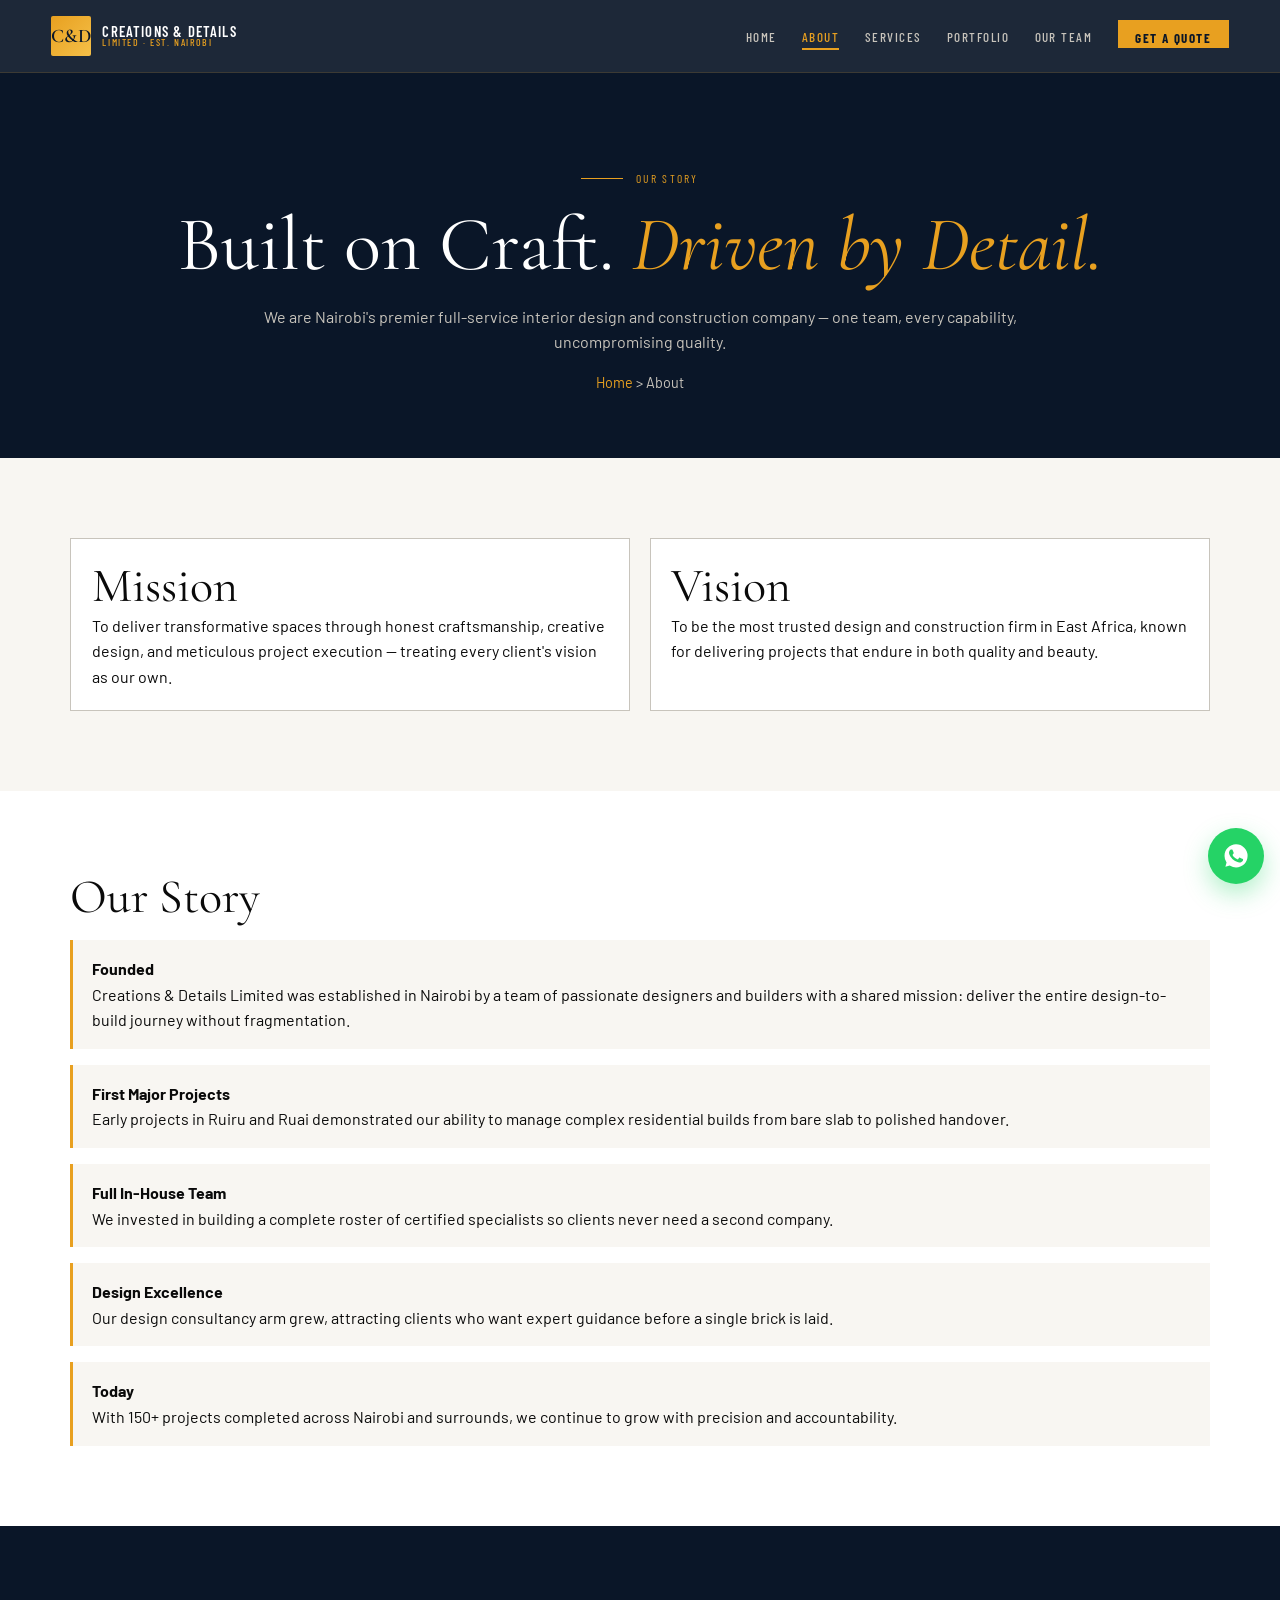
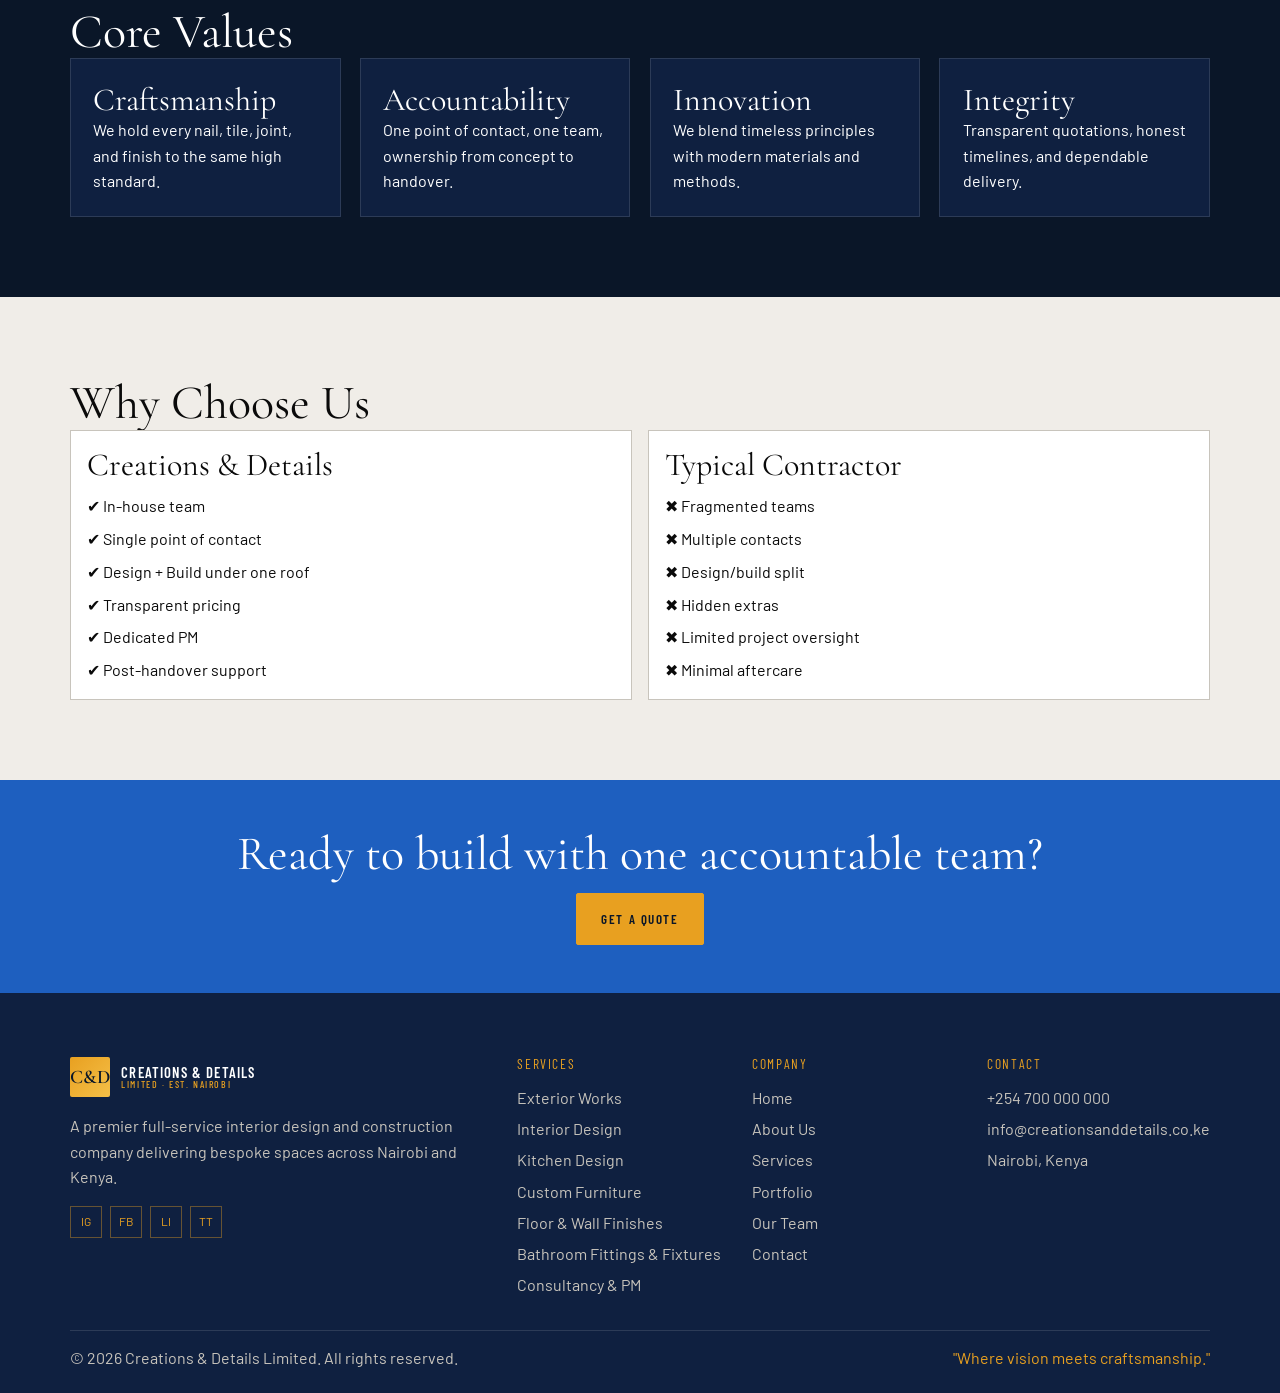
==== about.html @ 7156cb8f "Restructure site into multi-page static architecture" ====
<!DOCTYPE html>
<html lang="en">
<head>
<title>About Us | Creations & Details Limited</title>
<meta name="description" content="Learn about Creations & Details Limited — a Nairobi-based design and construction firm with an expert in-house team delivering excellence since inception.">
<meta charset="UTF-8">
<meta name="viewport" content="width=device-width, initial-scale=1.0">
<link rel="preconnect" href="https://fonts.googleapis.com">
<link rel="preconnect" href="https://fonts.gstatic.com" crossorigin>
<link href="https://fonts.googleapis.com/css2?family=Cormorant+Garamond:ital,wght@0,300;0,400;0,600;1,300;1,400&family=Barlow:wght@300;400;500;600;700&family=Barlow+Condensed:wght@400;500;600;700&display=swap" rel="stylesheet">
<link rel="stylesheet" href="assets/css/global.css">
<link rel="stylesheet" href="assets/css/about.css">
</head>
<body>
<nav id="main-nav">
  <div class="nav-logo">
    <div class="logo-mark">C&amp;D</div>
    <div class="logo-text">
      <span class="logo-name">Creations &amp; Details</span>
      <span class="logo-sub">Limited · Est. Nairobi</span>
    </div>
  </div>
  <ul class="nav-links">
    <li><a href="index.html">Home</a></li>
    <li><a href="about.html">About</a></li>
    <li><a href="services.html">Services</a></li>
    <li><a href="portfolio.html">Portfolio</a></li>
    <li><a href="team.html">Our Team</a></li>
    <li><a href="contact.html" class="nav-cta">Get a Quote</a></li>
  </ul>
  <button class="nav-hamburger" aria-label="Open menu">&#9776;</button>
</nav>
<div class="nav-mobile-overlay" id="mobileMenu">
  <div class="mobile-top">
    <strong>Menu</strong>
    <button class="mobile-close" aria-label="Close menu">&times;</button>
  </div>
  <ul class="mobile-links">
    <li><a href="index.html">Home</a></li>
    <li><a href="about.html">About</a></li>
    <li><a href="services.html">Services</a></li>
    <li><a href="portfolio.html">Portfolio</a></li>
    <li><a href="team.html">Our Team</a></li>
    <li><a href="contact.html">Get a Quote</a></li>
  </ul>
</div>
<main>
<section class="page-hero-inner"><div class="container"><div class="eyebrow" style="justify-content:center"><span class="eyebrow-line"></span><span class="eyebrow-text">Our Story</span></div><h1>Built on Craft. <em>Driven by Detail.</em></h1><p>We are Nairobi's premier full-service interior design and construction company — one team, every capability, uncompromising quality.</p><div class="breadcrumb"><a href="index.html">Home</a> &gt; About</div></div></section>
<section class="section section-light"><div class="container split-2"><article><h2>Mission</h2><p>To deliver transformative spaces through honest craftsmanship, creative design, and meticulous project execution — treating every client's vision as our own.</p></article><article><h2>Vision</h2><p>To be the most trusted design and construction firm in East Africa, known for delivering projects that endure in both quality and beauty.</p></article></div></section>
<section class="section"><div class="container"><h2>Our Story</h2><ol class="timeline"><li><strong>Founded</strong><p>Creations &amp; Details Limited was established in Nairobi by a team of passionate designers and builders with a shared mission: deliver the entire design-to-build journey without fragmentation.</p></li><li><strong>First Major Projects</strong><p>Early projects in Ruiru and Ruai demonstrated our ability to manage complex residential builds from bare slab to polished handover.</p></li><li><strong>Full In-House Team</strong><p>We invested in building a complete roster of certified specialists so clients never need a second company.</p></li><li><strong>Design Excellence</strong><p>Our design consultancy arm grew, attracting clients who want expert guidance before a single brick is laid.</p></li><li><strong>Today</strong><p>With 150+ projects completed across Nairobi and surrounds, we continue to grow with precision and accountability.</p></li></ol></div></section>
<section class="section section-dark"><div class="container"><h2>Core Values</h2><div class="card-grid-3 values-grid"><article class="card"><h3>Craftsmanship</h3><p>We hold every nail, tile, joint, and finish to the same high standard.</p></article><article class="card"><h3>Accountability</h3><p>One point of contact, one team, ownership from concept to handover.</p></article><article class="card"><h3>Innovation</h3><p>We blend timeless principles with modern materials and methods.</p></article><article class="card"><h3>Integrity</h3><p>Transparent quotations, honest timelines, and dependable delivery.</p></article></div></div></section>
<section class="section section-gray"><div class="container"><h2>Why Choose Us</h2><div class="comparison"><div><h3>Creations &amp; Details</h3><ul><li>✔ In-house team</li><li>✔ Single point of contact</li><li>✔ Design + Build under one roof</li><li>✔ Transparent pricing</li><li>✔ Dedicated PM</li><li>✔ Post-handover support</li></ul></div><div><h3>Typical Contractor</h3><ul><li>✖ Fragmented teams</li><li>✖ Multiple contacts</li><li>✖ Design/build split</li><li>✖ Hidden extras</li><li>✖ Limited project oversight</li><li>✖ Minimal aftercare</li></ul></div></div></div></section>
<section class="cta-strip"><div class="container"><h2>Ready to build with one accountable team?</h2><a class="btn-primary" href="contact.html">Get a Quote</a></div></section>
</main>
<footer>
  <div class="footer-grid">
    <div class="footer-about">
      <div class="nav-logo">
        <div class="logo-mark">C&amp;D</div>
        <div class="logo-text">
          <span class="logo-name">Creations &amp; Details</span>
          <span class="logo-sub">Limited · Est. Nairobi</span>
        </div>
      </div>
      <p>A premier full-service interior design and construction company delivering bespoke spaces across Nairobi and Kenya.</p>
      <!-- PLACEHOLDER: Update social profile links with real handles -->
      <div class="footer-social">
        <a class="social-link" href="#" title="Instagram">IG</a>
        <a class="social-link" href="#" title="Facebook">FB</a>
        <a class="social-link" href="#" title="LinkedIn">LI</a>
        <a class="social-link" href="#" title="TikTok">TT</a>
      </div>
    </div>
    <div class="footer-col">
      <h4>Services</h4>
      <ul>
        <li><a href="services.html#exterior">Exterior Works</a></li>
        <li><a href="services.html#interior">Interior Design</a></li>
        <li><a href="services.html#kitchen">Kitchen Design</a></li>
        <li><a href="services.html#furniture">Custom Furniture</a></li>
        <li><a href="services.html#finishes">Floor &amp; Wall Finishes</a></li>
        <li><a href="services.html#fittings">Bathroom Fittings &amp; Fixtures</a></li>
        <li><a href="services.html#consultancy">Consultancy &amp; PM</a></li>
      </ul>
    </div>
    <div class="footer-col">
      <h4>Company</h4>
      <ul>
        <li><a href="index.html">Home</a></li>
        <li><a href="about.html">About Us</a></li>
        <li><a href="services.html">Services</a></li>
        <li><a href="portfolio.html">Portfolio</a></li>
        <li><a href="team.html">Our Team</a></li>
        <li><a href="contact.html">Contact</a></li>
      </ul>
    </div>
    <div class="footer-col">
      <h4>Contact</h4>
      <ul>
        <!-- PLACEHOLDER: Replace with real phone number -->
        <li><a href="tel:+254700000000">+254 700 000 000</a></li>
        <!-- PLACEHOLDER: Replace with real email address -->
        <li><a href="mailto:info@creationsanddetails.co.ke">info@creationsanddetails.co.ke</a></li>
        <!-- PLACEHOLDER: Replace with full office address -->
        <li><a href="contact.html">Nairobi, Kenya</a></li>
      </ul>
    </div>
  </div>
  <div class="footer-bottom">
    <p class="footer-copy">© 2026 Creations &amp; Details Limited. All rights reserved.</p>
    <span class="footer-tagline">"Where vision meets craftsmanship."</span>
  </div>
</footer>
<!-- PLACEHOLDER: Replace with real WhatsApp number -->
<a class="whatsapp-btn" href="https://wa.me/254700000000" target="_blank" title="Chat on WhatsApp" aria-label="Chat on WhatsApp">
  <svg width="28" height="28" viewBox="0 0 24 24" fill="currentColor" aria-hidden="true"><path d="M17.472 14.382c-.297-.149-1.758-.867-2.03-.967-.273-.099-.471-.148-.67.15-.197.297-.767.966-.94 1.164-.173.199-.347.223-.644.075-.297-.15-1.255-.463-2.39-1.475-.883-.788-1.48-1.761-1.653-2.059-.173-.297-.018-.458.13-.606.134-.133.298-.347.446-.52.149-.174.198-.298.298-.497.099-.198.05-.371-.025-.52-.075-.149-.669-1.612-.916-2.207-.242-.579-.487-.5-.669-.51-.173-.008-.371-.01-.57-.01-.198 0-.52.074-.792.372-.272.297-1.04 1.016-1.04 2.479 0 1.462 1.065 2.875 1.213 3.074.149.198 2.096 3.2 5.077 4.487.709.306 1.262.489 1.694.625.712.227 1.36.195 1.871.118.571-.085 1.758-.719 2.006-1.413.248-.694.248-1.289.173-1.413-.074-.124-.272-.198-.57-.347m-5.421 7.403h-.004a9.87 9.87 0 01-5.031-1.378l-.361-.214-3.741.982.998-3.648-.235-.374a9.86 9.86 0 01-1.51-5.26c.001-5.45 4.436-9.884 9.888-9.884 2.64 0 5.122 1.03 6.988 2.898a9.825 9.825 0 012.893 6.994c-.003 5.45-4.437 9.884-9.885 9.884"/></svg>
</a>
<script src="assets/js/global.js"></script>
<script src="assets/js/about.js"></script>
</body>
</html>
---- assets/css/global.css ----
*, *::before, *::after { box-sizing: border-box; margin: 0; padding: 0; }

:root {
  --navy: #0A1628;
  --navy-mid: #0F2040;
  --navy-light: #162B52;
  --blue: #1E5FBF;
  --blue-bright: #2B7FFF;
  --blue-glow: #4B9FFF;
  --amber: #E8A020;
  --amber-light: #F5C048;
  --off-white: #F8F6F2;
  --gray-100: #F0EDE8;
  --gray-300: #C8C4BC;
  --gray-500: #888076;
  --gray-700: #3C3830;
  --text-dark: #0A0A0A;
  --font-display: 'Cormorant Garamond', Georgia, serif;
  --font-body: 'Barlow', sans-serif;
  --font-ui: 'Barlow Condensed', sans-serif;
}

html { scroll-behavior: smooth; }
body {
  font-family: var(--font-body);
  color: var(--text-dark);
  background: #fff;
  line-height: 1.6;
}
body.menu-open { overflow: hidden; }
a { color: inherit; }
img { max-width: 100%; display: block; }
main { overflow: hidden; }

.container { width: min(1140px, 92vw); margin: 0 auto; }
.section { padding: 5rem 0; }
.section-dark { background: var(--navy); color: #fff; }
.section-light { background: var(--off-white); }
.section-gray { background: var(--gray-100); }

h1, h2, h3, h4 { font-family: var(--font-display); line-height: 1.1; font-weight: 400; }
h1 { font-size: clamp(2.1rem, 6vw, 5rem); }
h2 { font-size: clamp(1.8rem, 4vw, 3rem); }
h3 { font-size: clamp(1.35rem, 3vw, 2rem); }
p { color: inherit; }

.section-label { font-family: var(--font-ui); letter-spacing: .16em; text-transform: uppercase; font-size: .78rem; }
.eyebrow-line { width: 42px; height: 1px; background: var(--amber); }
.eyebrow-text { font-family: var(--font-ui); letter-spacing: .2em; text-transform: uppercase; font-size: .72rem; color: var(--amber); }
.eyebrow { display: flex; gap: .8rem; align-items: center; margin-bottom: 1rem; }

.btn-primary, .btn-outline {
  display: inline-flex; align-items: center; justify-content: center;
  padding: .9rem 1.5rem; text-decoration: none; border-radius: 2px;
  font-family: var(--font-ui); letter-spacing: .12em; text-transform: uppercase; font-size: .82rem;
  transition: .25s ease;
}
.btn-primary { background: var(--amber); color: var(--navy); border: 1px solid var(--amber); font-weight: 600; }
.btn-primary:hover { background: var(--amber-light); border-color: var(--amber-light); transform: translateY(-1px); }
.btn-outline { color: var(--gray-300); border: 1px solid rgba(200,196,188,.45); }
.btn-outline:hover { color: var(--amber); border-color: var(--amber); }

#main-nav {
  position: sticky; top: 0; z-index: 1000;
  background: rgba(10,22,40,.92);
  border-bottom: 1px solid rgba(232,160,32,.15);
  backdrop-filter: blur(10px);
  display: flex; justify-content: space-between; align-items: center;
  gap: 1rem; padding: 1rem 4vw;
}
#main-nav.scrolled { background: rgba(10,22,40,.98); border-bottom-color: rgba(232,160,32,.28); }
.nav-logo { display: flex; align-items: center; gap: .7rem; }
.logo-mark {
  width: 40px; height: 40px; border-radius: 2px; background: linear-gradient(135deg,var(--amber),var(--amber-light));
  display: grid; place-items: center; color: var(--navy); font-family: var(--font-display); font-size: 1.2rem; font-weight: 600;
}
.logo-text { display: grid; line-height: 1.05; }
.logo-name { font: 600 .92rem/1 var(--font-ui); letter-spacing: .08em; text-transform: uppercase; color: #fff; }
.logo-sub { font: 500 .62rem/1 var(--font-ui); letter-spacing: .16em; text-transform: uppercase; color: var(--amber); }
.nav-links { list-style: none; display: flex; gap: 1.6rem; align-items: center; }
.nav-links a {
  color: var(--gray-300); text-decoration: none; font: 500 .82rem/1 var(--font-ui); letter-spacing: .11em; text-transform: uppercase;
  border-bottom: 2px solid transparent; padding-bottom: .2rem;
}
.nav-links a:hover { color: var(--amber); }
.nav-links a.active { color: var(--amber); border-bottom-color: var(--amber); }
.nav-cta { background: var(--amber); color: var(--navy) !important; padding: .6rem 1.1rem; border-bottom: none !important; font-weight: 700 !important; }
.nav-cta.active { border-bottom-color: transparent !important; box-shadow: inset 0 -2px 0 var(--navy); }
.nav-hamburger { display: none; border: 1px solid var(--amber); background: transparent; color: var(--amber); padding: .45rem .7rem; font-size: 1.1rem; cursor: pointer; }

.nav-mobile-overlay {
  position: fixed; inset: 0; z-index: 1200;
  background: var(--amber);
  color: var(--navy);
  transform: translateY(-100%);
  transition: transform .3s ease;
  display: grid; align-content: start;
  padding: 1rem 6vw 2rem;
}
.nav-mobile-overlay.open { transform: translateY(0); }
.mobile-top { display: flex; justify-content: space-between; align-items: center; margin-bottom: 2rem; }
.mobile-close { border: 1px solid var(--navy); background: transparent; color: var(--navy); font-size: 1.2rem; padding: .35rem .6rem; cursor: pointer; }
.mobile-links { list-style: none; display: grid; gap: 1rem; }
.mobile-links a {
  text-decoration: none; color: var(--navy);
  font: 600 1.1rem/1.1 var(--font-ui); letter-spacing: .12em; text-transform: uppercase;
}
.mobile-links a.active { color: #fff; }

.page-hero-inner {
  background: var(--navy);
  color: #fff;
  text-align: center;
  padding: 6rem 0 4rem;
}
.page-hero-inner p { max-width: 760px; margin: 1rem auto 0; color: var(--gray-300); }
.breadcrumb { margin-top: 1rem; color: var(--gray-300); font-size: .9rem; }
.breadcrumb a { color: var(--amber); text-decoration: none; }

.card-grid-3 { display: grid; grid-template-columns: repeat(3, minmax(0,1fr)); gap: 1.2rem; }
.card { background: #fff; border: 1px solid var(--gray-300); padding: 1.4rem; }
.section-dark .card { background: var(--navy-mid); border-color: rgba(255,255,255,.12); }

footer { background: var(--navy-mid); color: #fff; padding: 4rem 0 1.4rem; }
.footer-grid {
  width: min(1140px, 92vw); margin: 0 auto;
  display: grid; grid-template-columns: 2fr 1fr 1fr 1fr; gap: 1.4rem;
}
.footer-about p { color: var(--gray-300); margin: 1rem 0; }
.footer-social { display: flex; gap: .5rem; }
.social-link {
  width: 2rem; height: 2rem; border: 1px solid rgba(232,160,32,.4);
  display: grid; place-items: center; text-decoration: none; color: var(--amber); font-size: .75rem;
}
.footer-col h4 { font-family: var(--font-ui); letter-spacing: .12em; text-transform: uppercase; margin-bottom: .8rem; font-size: .85rem; color: var(--amber); }
.footer-col ul { list-style: none; display: grid; gap: .35rem; }
.footer-col a { text-decoration: none; color: var(--gray-300); }
.footer-col a:hover { color: #fff; }
.footer-bottom {
  width: min(1140px, 92vw); margin: 2rem auto 0;
  border-top: 1px solid rgba(255,255,255,.12);
  padding-top: .9rem;
  display: flex; justify-content: space-between; gap: 1rem; color: var(--gray-300);
}
.footer-tagline { color: var(--amber); }

.whatsapp-btn {
  position: fixed; right: 1rem; bottom: 1rem; z-index: 1500;
  width: 56px; height: 56px; border-radius: 50%;
  display: grid; place-items: center;
  background: #25d366; color: #fff;
  box-shadow: 0 10px 24px rgba(37,211,102,.35);
}

::-webkit-scrollbar { width: 10px; }
::-webkit-scrollbar-thumb { background: var(--blue); border-radius: 30px; }
::-webkit-scrollbar-track { background: var(--gray-100); }

@media (max-width: 1024px) {
  .card-grid-3 { grid-template-columns: repeat(2, minmax(0,1fr)); }
  .footer-grid { grid-template-columns: repeat(2, minmax(0,1fr)); }
}

@media (max-width: 767px) {
  #main-nav { padding: .9rem 4vw; }
  .nav-links { display: none; }
  .nav-hamburger { display: block; }
  .section { padding: 4rem 0; }
  .card-grid-3 { grid-template-columns: 1fr; }
  .footer-grid { grid-template-columns: 1fr; }
  .footer-bottom { flex-direction: column; }
}
---- assets/css/about.css ----
section em{color:var(--amber)}.split-2{display:grid;grid-template-columns:1fr 1fr;gap:1.2rem}.split-2 article{background:#fff;padding:1.3rem;border:1px solid var(--gray-300)}
.timeline{display:grid;gap:1rem;counter-reset:entry;list-style:none;margin-top:1rem}.timeline li{border-left:3px solid var(--amber);padding:1rem 1rem 1rem 1.2rem;background:var(--off-white)}
.values-grid{grid-template-columns:repeat(4,minmax(0,1fr))}
.comparison{display:grid;grid-template-columns:1fr 1fr;gap:1rem}.comparison>div{background:#fff;border:1px solid var(--gray-300);padding:1rem}.comparison ul{list-style:none;display:grid;gap:.45rem;margin-top:.7rem}
.cta-strip{background:var(--blue);color:#fff;padding:3rem 0;text-align:center}.cta-strip h2{margin-bottom:.8rem}
@media(max-width:1024px){.values-grid{grid-template-columns:repeat(2,minmax(0,1fr))}}
@media(max-width:767px){.split-2,.comparison,.values-grid{grid-template-columns:1fr}}
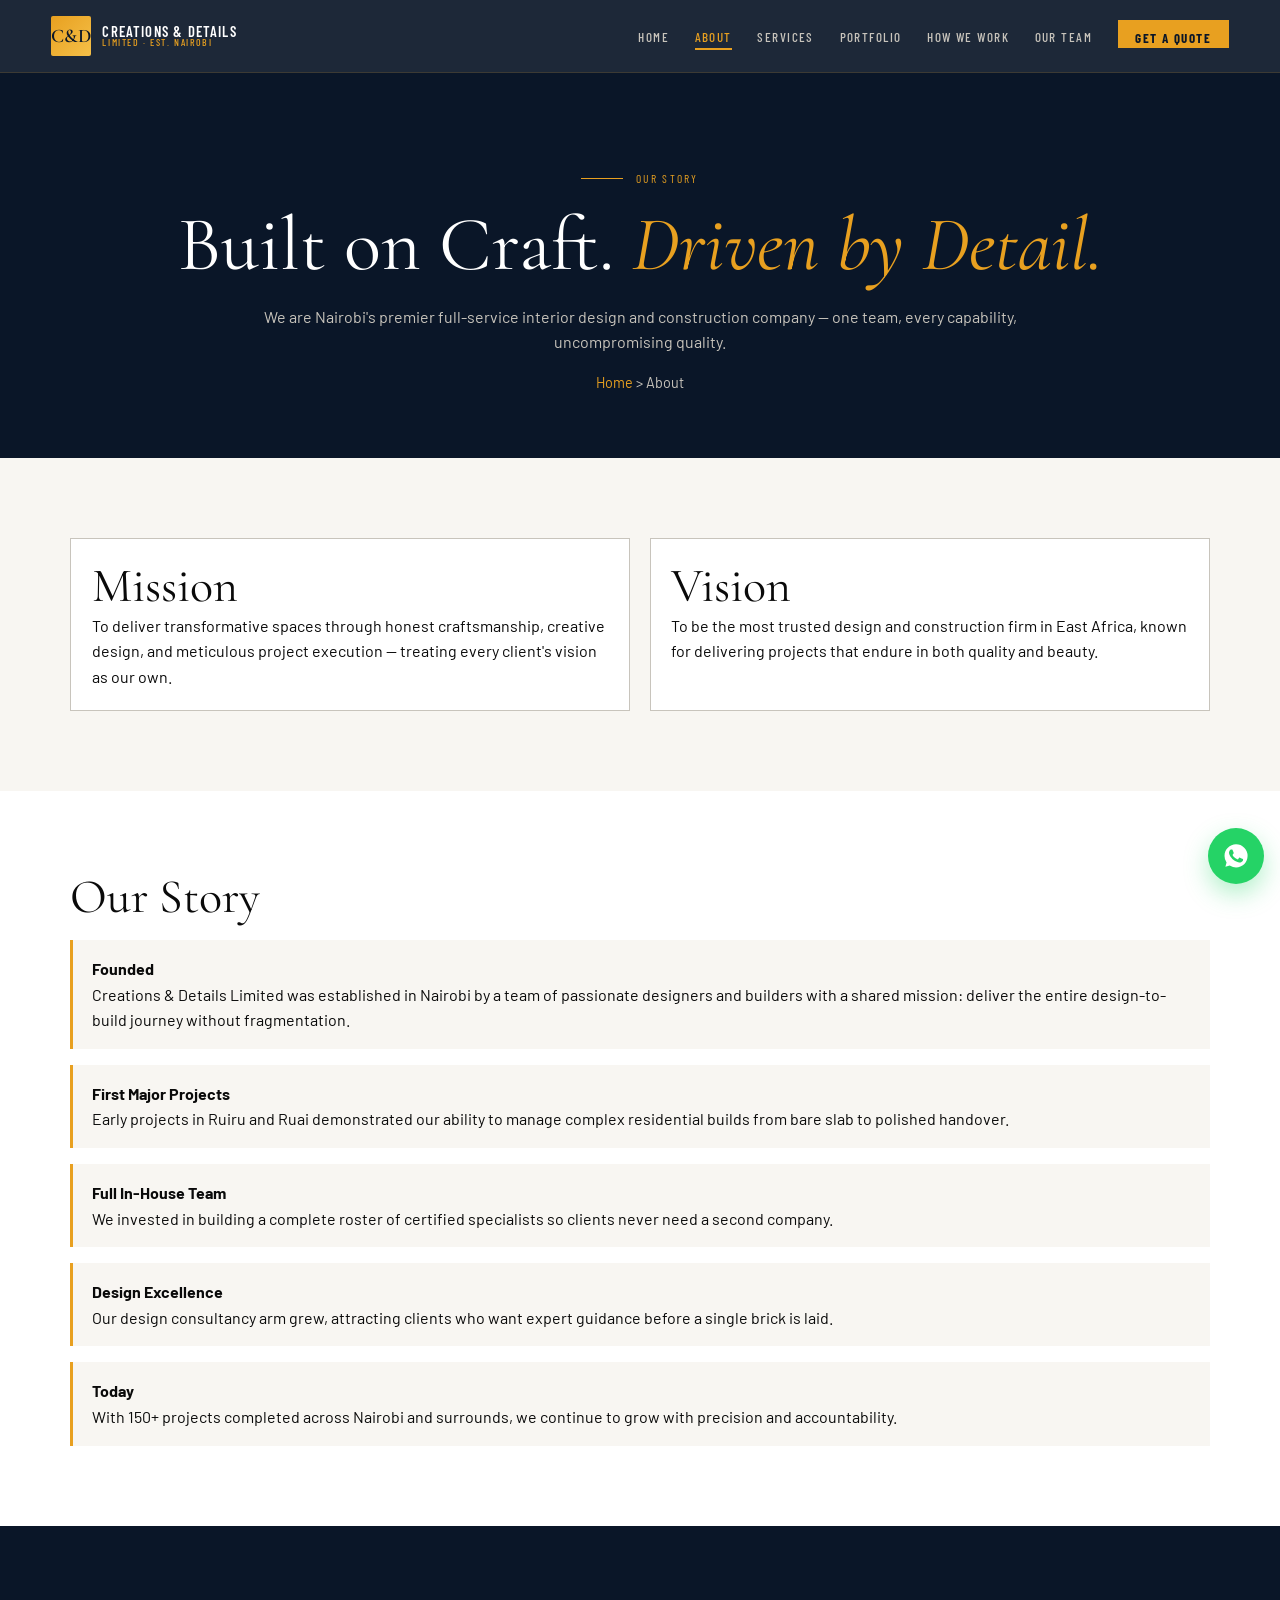
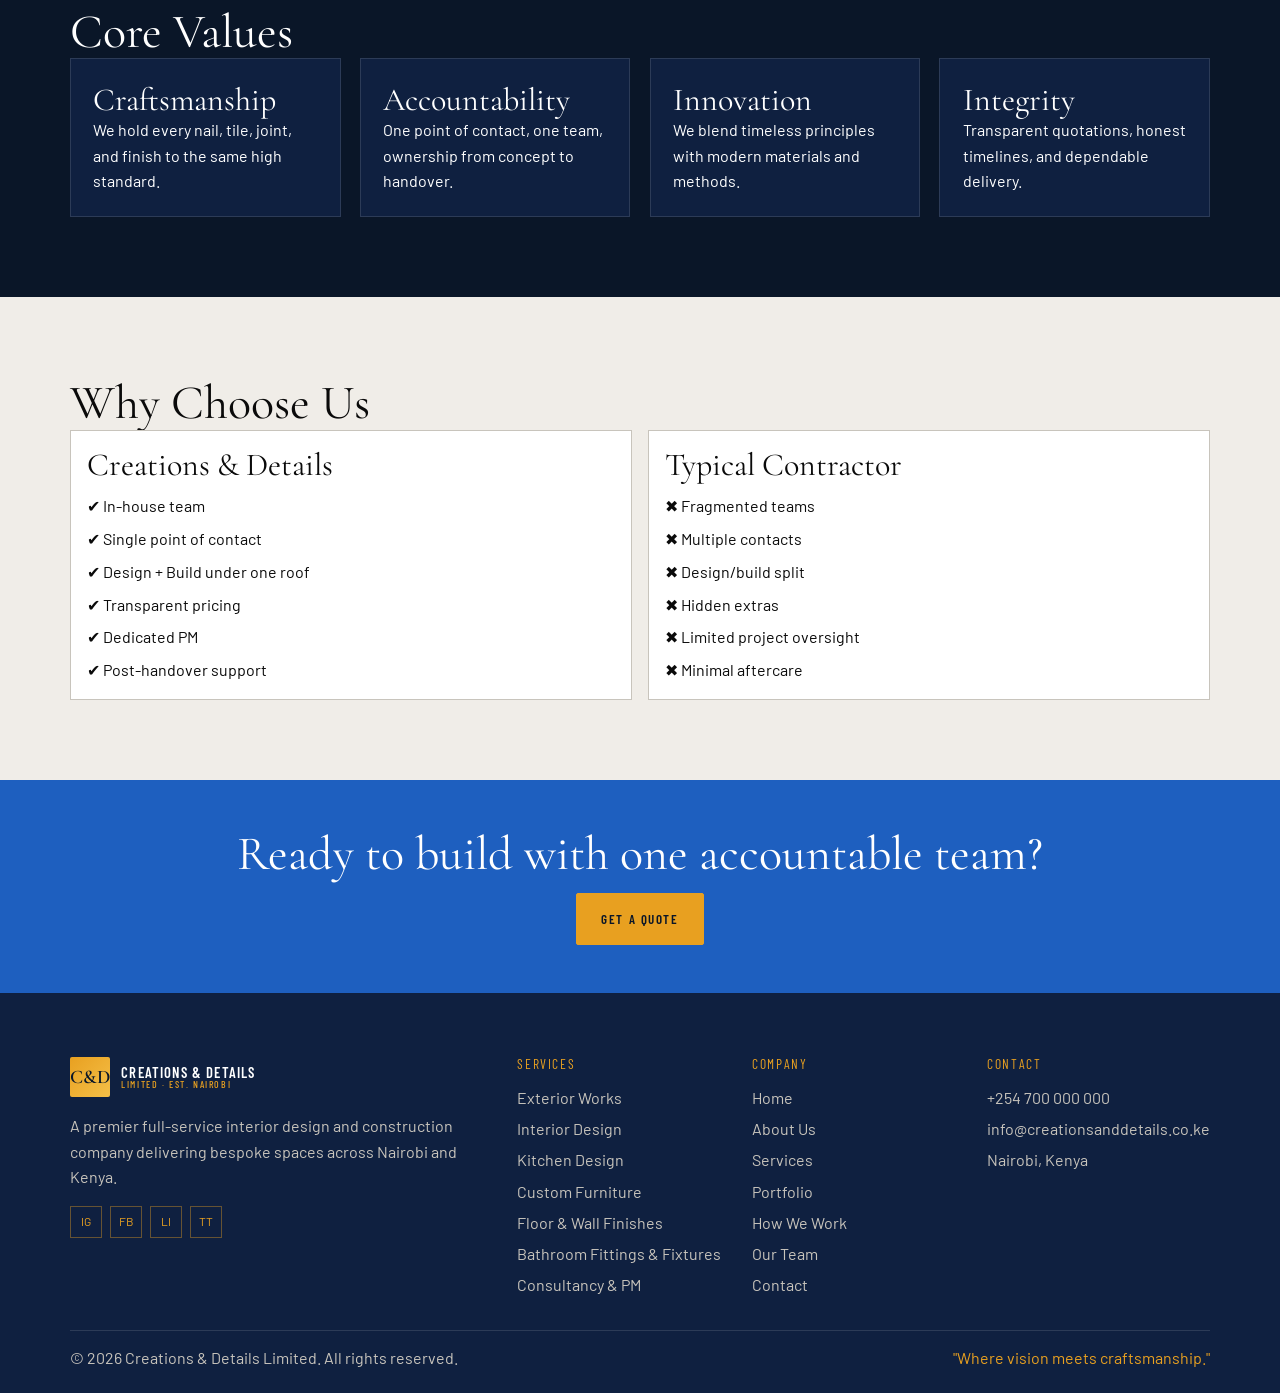
==== commit bdd6e748: "feat: implement tier 1 and tier 2 site upgrades" ====
--- a/about.html
+++ b/about.html
@@ -1,121 +1,72 @@
 <!DOCTYPE html>
 <html lang="en">
 <head>
-<title>About Us | Creations & Details Limited</title>
-<meta name="description" content="Learn about Creations & Details Limited — a Nairobi-based design and construction firm with an expert in-house team delivering excellence since inception.">
-<meta charset="UTF-8">
-<meta name="viewport" content="width=device-width, initial-scale=1.0">
-<link rel="preconnect" href="https://fonts.googleapis.com">
-<link rel="preconnect" href="https://fonts.gstatic.com" crossorigin>
-<link href="https://fonts.googleapis.com/css2?family=Cormorant+Garamond:ital,wght@0,300;0,400;0,600;1,300;1,400&family=Barlow:wght@300;400;500;600;700&family=Barlow+Condensed:wght@400;500;600;700&display=swap" rel="stylesheet">
-<link rel="stylesheet" href="assets/css/global.css">
-<link rel="stylesheet" href="assets/css/about.css">
+  <title>About Us | Creations & Details Limited</title>
+  <meta name="description" content="Learn about Creations & Details Limited — a Nairobi-based design and construction firm with an expert in-house team delivering excellence since inception.">
+  <meta charset="UTF-8">
+  <meta name="viewport" content="width=device-width, initial-scale=1.0">
+
+  <meta property="og:title" content="Creations & Details Limited | Interior Design Nairobi">
+  <meta property="og:description" content="Full-service design & construction firm in Nairobi. We design, build and transform spaces — one accountable in-house team.">
+  <meta property="og:image" content="https://creations-details.vercel.app/assets/images/portfolio/katani_exterior_01_completed_front.jpg">
+  <meta property="og:url" content="https://creations-details.vercel.app/about.html">
+  <meta property="og:type" content="website">
+  <meta name="twitter:card" content="summary_large_image">
+  <meta name="twitter:title" content="Creations & Details Limited">
+  <meta name="twitter:image" content="https://creations-details.vercel.app/assets/images/portfolio/katani_exterior_01_completed_front.jpg">
+  <link rel="canonical" href="https://creationsanddetails.co.ke/about.html">
+
+  <script async src="https://www.googletagmanager.com/gtag/js?id=G-XXXXXXXXXX"></script>
+  <script>
+    window.dataLayer = window.dataLayer || [];
+    function gtag(){dataLayer.push(arguments);}
+    gtag('js', new Date());
+    gtag('config', 'G-XXXXXXXXXX');
+  </script>
+
+  <link rel="preconnect" href="https://fonts.googleapis.com">
+  <link rel="preconnect" href="https://fonts.gstatic.com" crossorigin>
+  <link href="https://fonts.googleapis.com/css2?family=Cormorant+Garamond:ital,wght@0,300;0,400;0,600;1,300;1,400&family=Barlow:wght@300;400;500;600;700&family=Barlow+Condensed:wght@400;500;600;700&display=swap" rel="stylesheet">
+  <link rel="stylesheet" href="assets/css/global.css">
+  <link rel="stylesheet" href="assets/css/about.css">
 </head>
 <body>
-<nav id="main-nav">
-  <div class="nav-logo">
-    <div class="logo-mark">C&amp;D</div>
-    <div class="logo-text">
-      <span class="logo-name">Creations &amp; Details</span>
-      <span class="logo-sub">Limited · Est. Nairobi</span>
+  <nav id="main-nav">
+    <div class="nav-logo"><div class="logo-mark">C&amp;D</div><div class="logo-text"><span class="logo-name">Creations &amp; Details</span><span class="logo-sub">Limited · Est. Nairobi</span></div></div>
+    <ul class="nav-links">
+      <li><a href="index.html">Home</a></li><li><a href="about.html">About</a></li><li><a href="services.html">Services</a></li><li><a href="portfolio.html">Portfolio</a></li><li><a href="process.html">How We Work</a></li><li><a href="team.html">Our Team</a></li><li><a href="contact.html" class="nav-cta">Get a Quote</a></li>
+    </ul>
+    <button class="nav-hamburger" aria-label="Open menu">&#9776;</button>
+  </nav>
+  <div class="nav-mobile-overlay" id="mobileMenu">
+    <div class="mobile-top"><strong>Menu</strong><button class="mobile-close" aria-label="Close menu">&times;</button></div>
+    <ul class="mobile-links">
+      <li><a href="index.html">Home</a></li><li><a href="about.html">About</a></li><li><a href="services.html">Services</a></li><li><a href="portfolio.html">Portfolio</a></li><li><a href="process.html">How We Work</a></li><li><a href="team.html">Our Team</a></li><li><a href="contact.html">Get a Quote</a></li>
+    </ul>
+  </div>
+
+  <main>
+    <section class="page-hero-inner"><div class="container"><div class="eyebrow" style="justify-content:center"><span class="eyebrow-line"></span><span class="eyebrow-text">Our Story</span></div><h1>Built on Craft. <em>Driven by Detail.</em></h1><p>We are Nairobi's premier full-service interior design and construction company — one team, every capability, uncompromising quality.</p><div class="breadcrumb"><a href="index.html">Home</a> &gt; About</div></div></section>
+    <section class="section section-light"><div class="container split-2"><article class="team-card"><h2>Mission</h2><p>To deliver transformative spaces through honest craftsmanship, creative design, and meticulous project execution — treating every client's vision as our own.</p></article><article class="team-card"><h2>Vision</h2><p>To be the most trusted design and construction firm in East Africa, known for delivering projects that endure in both quality and beauty.</p></article></div></section>
+    <section class="section"><div class="container"><h2>Our Story</h2><ol class="timeline"><li><strong>Founded</strong><p>Creations &amp; Details Limited was established in Nairobi by a team of passionate designers and builders with a shared mission: deliver the entire design-to-build journey without fragmentation.</p></li><li><strong>First Major Projects</strong><p>Early projects in Ruiru and Ruai demonstrated our ability to manage complex residential builds from bare slab to polished handover.</p></li><li><strong>Full In-House Team</strong><p>We invested in building a complete roster of certified specialists so clients never need a second company.</p></li><li><strong>Design Excellence</strong><p>Our design consultancy arm grew, attracting clients who want expert guidance before a single brick is laid.</p></li><li><strong>Today</strong><p>With 150+ projects completed across Nairobi and surrounds, we continue to grow with precision and accountability.</p></li></ol></div></section>
+    <section class="section section-dark"><div class="container"><h2>Core Values</h2><div class="card-grid-3 values-grid"><article class="card team-card"><h3>Craftsmanship</h3><p>We hold every nail, tile, joint, and finish to the same high standard.</p></article><article class="card team-card"><h3>Accountability</h3><p>One point of contact, one team, ownership from concept to handover.</p></article><article class="card team-card"><h3>Innovation</h3><p>We blend timeless principles with modern materials and methods.</p></article><article class="card team-card"><h3>Integrity</h3><p>Transparent quotations, honest timelines, and dependable delivery.</p></article></div></div></section>
+    <section class="section section-gray"><div class="container"><h2>Why Choose Us</h2><div class="comparison"><div class="team-card"><h3>Creations &amp; Details</h3><ul><li>✔ In-house team</li><li>✔ Single point of contact</li><li>✔ Design + Build under one roof</li><li>✔ Transparent pricing</li><li>✔ Dedicated PM</li><li>✔ Post-handover support</li></ul></div><div class="team-card"><h3>Typical Contractor</h3><ul><li>✖ Fragmented teams</li><li>✖ Multiple contacts</li><li>✖ Design/build split</li><li>✖ Hidden extras</li><li>✖ Limited project oversight</li><li>✖ Minimal aftercare</li></ul></div></div></div></section>
+    <section class="cta-strip"><div class="container"><h2>Ready to build with one accountable team?</h2><a class="btn-primary" href="contact.html">Get a Quote</a></div></section>
+  </main>
+
+  <footer>
+    <div class="footer-grid">
+      <div class="footer-about"><div class="nav-logo"><div class="logo-mark">C&amp;D</div><div class="logo-text"><span class="logo-name">Creations &amp; Details</span><span class="logo-sub">Limited · Est. Nairobi</span></div></div><p>A premier full-service interior design and construction company delivering bespoke spaces across Nairobi and Kenya.</p><div class="footer-social"><a class="social-link" href="https://www.instagram.com/creationsanddetails" target="_blank" rel="noopener" title="Instagram">IG</a><a class="social-link" href="https://www.facebook.com/creationsanddetails" target="_blank" rel="noopener" title="Facebook">FB</a><a class="social-link" href="https://www.linkedin.com/company/creations-and-details" target="_blank" rel="noopener" title="LinkedIn">LI</a><a class="social-link" href="https://www.tiktok.com/@creationsanddetails" target="_blank" rel="noopener" title="TikTok">TT</a></div></div>
+      <div class="footer-col"><h4>Services</h4><ul><li><a href="services.html#exterior">Exterior Works</a></li><li><a href="services.html#interior">Interior Design</a></li><li><a href="services.html#kitchen">Kitchen Design</a></li><li><a href="services.html#furniture">Custom Furniture</a></li><li><a href="services.html#finishes">Floor &amp; Wall Finishes</a></li><li><a href="services.html#fittings">Bathroom Fittings &amp; Fixtures</a></li><li><a href="services.html#consultancy">Consultancy &amp; PM</a></li></ul></div>
+      <div class="footer-col"><h4>Company</h4><ul><li><a href="index.html">Home</a></li><li><a href="about.html">About Us</a></li><li><a href="services.html">Services</a></li><li><a href="portfolio.html">Portfolio</a></li><li><a href="process.html">How We Work</a></li><li><a href="team.html">Our Team</a></li><li><a href="contact.html">Contact</a></li></ul></div>
+      <div class="footer-col"><h4>Contact</h4><ul><li><a href="tel:+254700000000">+254 700 000 000</a></li><li><a href="mailto:info@creationsanddetails.co.ke">info@creationsanddetails.co.ke</a></li><li><a href="contact.html">Nairobi, Kenya</a></li></ul></div>
     </div>
-  </div>
-  <ul class="nav-links">
-    <li><a href="index.html">Home</a></li>
-    <li><a href="about.html">About</a></li>
-    <li><a href="services.html">Services</a></li>
-    <li><a href="portfolio.html">Portfolio</a></li>
-    <li><a href="team.html">Our Team</a></li>
-    <li><a href="contact.html" class="nav-cta">Get a Quote</a></li>
-  </ul>
-  <button class="nav-hamburger" aria-label="Open menu">&#9776;</button>
-</nav>
-<div class="nav-mobile-overlay" id="mobileMenu">
-  <div class="mobile-top">
-    <strong>Menu</strong>
-    <button class="mobile-close" aria-label="Close menu">&times;</button>
-  </div>
-  <ul class="mobile-links">
-    <li><a href="index.html">Home</a></li>
-    <li><a href="about.html">About</a></li>
-    <li><a href="services.html">Services</a></li>
-    <li><a href="portfolio.html">Portfolio</a></li>
-    <li><a href="team.html">Our Team</a></li>
-    <li><a href="contact.html">Get a Quote</a></li>
-  </ul>
-</div>
-<main>
-<section class="page-hero-inner"><div class="container"><div class="eyebrow" style="justify-content:center"><span class="eyebrow-line"></span><span class="eyebrow-text">Our Story</span></div><h1>Built on Craft. <em>Driven by Detail.</em></h1><p>We are Nairobi's premier full-service interior design and construction company — one team, every capability, uncompromising quality.</p><div class="breadcrumb"><a href="index.html">Home</a> &gt; About</div></div></section>
-<section class="section section-light"><div class="container split-2"><article><h2>Mission</h2><p>To deliver transformative spaces through honest craftsmanship, creative design, and meticulous project execution — treating every client's vision as our own.</p></article><article><h2>Vision</h2><p>To be the most trusted design and construction firm in East Africa, known for delivering projects that endure in both quality and beauty.</p></article></div></section>
-<section class="section"><div class="container"><h2>Our Story</h2><ol class="timeline"><li><strong>Founded</strong><p>Creations &amp; Details Limited was established in Nairobi by a team of passionate designers and builders with a shared mission: deliver the entire design-to-build journey without fragmentation.</p></li><li><strong>First Major Projects</strong><p>Early projects in Ruiru and Ruai demonstrated our ability to manage complex residential builds from bare slab to polished handover.</p></li><li><strong>Full In-House Team</strong><p>We invested in building a complete roster of certified specialists so clients never need a second company.</p></li><li><strong>Design Excellence</strong><p>Our design consultancy arm grew, attracting clients who want expert guidance before a single brick is laid.</p></li><li><strong>Today</strong><p>With 150+ projects completed across Nairobi and surrounds, we continue to grow with precision and accountability.</p></li></ol></div></section>
-<section class="section section-dark"><div class="container"><h2>Core Values</h2><div class="card-grid-3 values-grid"><article class="card"><h3>Craftsmanship</h3><p>We hold every nail, tile, joint, and finish to the same high standard.</p></article><article class="card"><h3>Accountability</h3><p>One point of contact, one team, ownership from concept to handover.</p></article><article class="card"><h3>Innovation</h3><p>We blend timeless principles with modern materials and methods.</p></article><article class="card"><h3>Integrity</h3><p>Transparent quotations, honest timelines, and dependable delivery.</p></article></div></div></section>
-<section class="section section-gray"><div class="container"><h2>Why Choose Us</h2><div class="comparison"><div><h3>Creations &amp; Details</h3><ul><li>✔ In-house team</li><li>✔ Single point of contact</li><li>✔ Design + Build under one roof</li><li>✔ Transparent pricing</li><li>✔ Dedicated PM</li><li>✔ Post-handover support</li></ul></div><div><h3>Typical Contractor</h3><ul><li>✖ Fragmented teams</li><li>✖ Multiple contacts</li><li>✖ Design/build split</li><li>✖ Hidden extras</li><li>✖ Limited project oversight</li><li>✖ Minimal aftercare</li></ul></div></div></div></section>
-<section class="cta-strip"><div class="container"><h2>Ready to build with one accountable team?</h2><a class="btn-primary" href="contact.html">Get a Quote</a></div></section>
-</main>
-<footer>
-  <div class="footer-grid">
-    <div class="footer-about">
-      <div class="nav-logo">
-        <div class="logo-mark">C&amp;D</div>
-        <div class="logo-text">
-          <span class="logo-name">Creations &amp; Details</span>
-          <span class="logo-sub">Limited · Est. Nairobi</span>
-        </div>
-      </div>
-      <p>A premier full-service interior design and construction company delivering bespoke spaces across Nairobi and Kenya.</p>
-      <!-- PLACEHOLDER: Update social profile links with real handles -->
-      <div class="footer-social">
-        <a class="social-link" href="#" title="Instagram">IG</a>
-        <a class="social-link" href="#" title="Facebook">FB</a>
-        <a class="social-link" href="#" title="LinkedIn">LI</a>
-        <a class="social-link" href="#" title="TikTok">TT</a>
-      </div>
-    </div>
-    <div class="footer-col">
-      <h4>Services</h4>
-      <ul>
-        <li><a href="services.html#exterior">Exterior Works</a></li>
-        <li><a href="services.html#interior">Interior Design</a></li>
-        <li><a href="services.html#kitchen">Kitchen Design</a></li>
-        <li><a href="services.html#furniture">Custom Furniture</a></li>
-        <li><a href="services.html#finishes">Floor &amp; Wall Finishes</a></li>
-        <li><a href="services.html#fittings">Bathroom Fittings &amp; Fixtures</a></li>
-        <li><a href="services.html#consultancy">Consultancy &amp; PM</a></li>
-      </ul>
-    </div>
-    <div class="footer-col">
-      <h4>Company</h4>
-      <ul>
-        <li><a href="index.html">Home</a></li>
-        <li><a href="about.html">About Us</a></li>
-        <li><a href="services.html">Services</a></li>
-        <li><a href="portfolio.html">Portfolio</a></li>
-        <li><a href="team.html">Our Team</a></li>
-        <li><a href="contact.html">Contact</a></li>
-      </ul>
-    </div>
-    <div class="footer-col">
-      <h4>Contact</h4>
-      <ul>
-        <!-- PLACEHOLDER: Replace with real phone number -->
-        <li><a href="tel:+254700000000">+254 700 000 000</a></li>
-        <!-- PLACEHOLDER: Replace with real email address -->
-        <li><a href="mailto:info@creationsanddetails.co.ke">info@creationsanddetails.co.ke</a></li>
-        <!-- PLACEHOLDER: Replace with full office address -->
-        <li><a href="contact.html">Nairobi, Kenya</a></li>
-      </ul>
-    </div>
-  </div>
-  <div class="footer-bottom">
-    <p class="footer-copy">© 2026 Creations &amp; Details Limited. All rights reserved.</p>
-    <span class="footer-tagline">"Where vision meets craftsmanship."</span>
-  </div>
-</footer>
-<!-- PLACEHOLDER: Replace with real WhatsApp number -->
-<a class="whatsapp-btn" href="https://wa.me/254700000000" target="_blank" title="Chat on WhatsApp" aria-label="Chat on WhatsApp">
-  <svg width="28" height="28" viewBox="0 0 24 24" fill="currentColor" aria-hidden="true"><path d="M17.472 14.382c-.297-.149-1.758-.867-2.03-.967-.273-.099-.471-.148-.67.15-.197.297-.767.966-.94 1.164-.173.199-.347.223-.644.075-.297-.15-1.255-.463-2.39-1.475-.883-.788-1.48-1.761-1.653-2.059-.173-.297-.018-.458.13-.606.134-.133.298-.347.446-.52.149-.174.198-.298.298-.497.099-.198.05-.371-.025-.52-.075-.149-.669-1.612-.916-2.207-.242-.579-.487-.5-.669-.51-.173-.008-.371-.01-.57-.01-.198 0-.52.074-.792.372-.272.297-1.04 1.016-1.04 2.479 0 1.462 1.065 2.875 1.213 3.074.149.198 2.096 3.2 5.077 4.487.709.306 1.262.489 1.694.625.712.227 1.36.195 1.871.118.571-.085 1.758-.719 2.006-1.413.248-.694.248-1.289.173-1.413-.074-.124-.272-.198-.57-.347m-5.421 7.403h-.004a9.87 9.87 0 01-5.031-1.378l-.361-.214-3.741.982.998-3.648-.235-.374a9.86 9.86 0 01-1.51-5.26c.001-5.45 4.436-9.884 9.888-9.884 2.64 0 5.122 1.03 6.988 2.898a9.825 9.825 0 012.893 6.994c-.003 5.45-4.437 9.884-9.885 9.884"/></svg>
-</a>
-<script src="assets/js/global.js"></script>
-<script src="assets/js/about.js"></script>
+    <div class="footer-bottom"><p class="footer-copy">© 2026 Creations &amp; Details Limited. All rights reserved.</p><span class="footer-tagline">"Where vision meets craftsmanship."</span></div>
+  </footer>
+
+  <a class="whatsapp-btn" href="https://wa.me/254700000000" target="_blank" rel="noopener" title="Chat on WhatsApp" aria-label="Chat on WhatsApp"><svg width="28" height="28" viewBox="0 0 24 24" fill="currentColor" aria-hidden="true"><path d="M17.472 14.382c-.297-.149-1.758-.867-2.03-.967-.273-.099-.471-.148-.67.15-.197.297-.767.966-.94 1.164-.173.199-.347.223-.644.075-.297-.15-1.255-.463-2.39-1.475-.883-.788-1.48-1.761-1.653-2.059-.173-.297-.018-.458.13-.606.134-.133.298-.347.446-.52.149-.174.198-.298.298-.497.099-.198.05-.371-.025-.52-.075-.149-.669-1.612-.916-2.207-.242-.579-.487-.5-.669-.51-.173-.008-.371-.01-.57-.01-.198 0-.52.074-.792.372-.272.297-1.04 1.016-1.04 2.479 0 1.462 1.065 2.875 1.213 3.074.149.198 2.096 3.2 5.077 4.487.709.306 1.262.489 1.694.625.712.227 1.36.195 1.871.118.571-.085 1.758-.719 2.006-1.413.248-.694.248-1.289.173-1.413-.074-.124-.272-.198-.57-.347m-5.421 7.403h-.004a9.87 9.87 0 01-5.031-1.378l-.361-.214-3.741.982.998-3.648-.235-.374a9.86 9.86 0 01-1.51-5.26c.001-5.45 4.436-9.884 9.888-9.884 2.64 0 5.122 1.03 6.988 2.898a9.825 9.825 0 012.893 6.994c-.003 5.45-4.437 9.884-9.885 9.884"/></svg></a>
+
+  <script src="assets/js/global.js"></script>
+  <script src="assets/js/about.js"></script>
 </body>
 </html>
--- a/assets/css/global.css
+++ b/assets/css/global.css
@@ -27,6 +27,7 @@
   background: #fff;
   line-height: 1.6;
 }
+
 body.menu-open { overflow: hidden; }
 a { color: inherit; }
 img { max-width: 100%; display: block; }
@@ -49,39 +50,70 @@
 .eyebrow-text { font-family: var(--font-ui); letter-spacing: .2em; text-transform: uppercase; font-size: .72rem; color: var(--amber); }
 .eyebrow { display: flex; gap: .8rem; align-items: center; margin-bottom: 1rem; }
 
-.btn-primary, .btn-outline {
-  display: inline-flex; align-items: center; justify-content: center;
-  padding: .9rem 1.5rem; text-decoration: none; border-radius: 2px;
-  font-family: var(--font-ui); letter-spacing: .12em; text-transform: uppercase; font-size: .82rem;
+.btn-primary, .btn-outline, .btn-whatsapp {
+  display: inline-flex;
+  align-items: center;
+  justify-content: center;
+  padding: .9rem 1.5rem;
+  text-decoration: none;
+  border-radius: 2px;
+  font-family: var(--font-ui);
+  letter-spacing: .12em;
+  text-transform: uppercase;
+  font-size: .82rem;
   transition: .25s ease;
 }
+
 .btn-primary { background: var(--amber); color: var(--navy); border: 1px solid var(--amber); font-weight: 600; }
 .btn-primary:hover { background: var(--amber-light); border-color: var(--amber-light); transform: translateY(-1px); }
-.btn-outline { color: var(--gray-300); border: 1px solid rgba(200,196,188,.45); }
+.btn-outline { color: var(--gray-300); border: 1px solid rgba(200, 196, 188, .45); }
 .btn-outline:hover { color: var(--amber); border-color: var(--amber); }
+.btn-whatsapp { background: #25d366; color: #fff; border: 1px solid #25d366; }
+.btn-whatsapp:hover { background: #1fb657; border-color: #1fb657; }
 
 #main-nav {
-  position: sticky; top: 0; z-index: 1000;
-  background: rgba(10,22,40,.92);
-  border-bottom: 1px solid rgba(232,160,32,.15);
+  position: sticky;
+  top: 0;
+  z-index: 1000;
+  background: rgba(10, 22, 40, .92);
+  border-bottom: 1px solid rgba(232, 160, 32, .15);
   backdrop-filter: blur(10px);
-  display: flex; justify-content: space-between; align-items: center;
-  gap: 1rem; padding: 1rem 4vw;
-}
-#main-nav.scrolled { background: rgba(10,22,40,.98); border-bottom-color: rgba(232,160,32,.28); }
+  display: flex;
+  justify-content: space-between;
+  align-items: center;
+  gap: 1rem;
+  padding: 1rem 4vw;
+}
+
+#main-nav.scrolled { background: rgba(10, 22, 40, .98); border-bottom-color: rgba(232, 160, 32, .28); }
 .nav-logo { display: flex; align-items: center; gap: .7rem; }
 .logo-mark {
-  width: 40px; height: 40px; border-radius: 2px; background: linear-gradient(135deg,var(--amber),var(--amber-light));
-  display: grid; place-items: center; color: var(--navy); font-family: var(--font-display); font-size: 1.2rem; font-weight: 600;
-}
+  width: 40px;
+  height: 40px;
+  border-radius: 2px;
+  background: linear-gradient(135deg, var(--amber), var(--amber-light));
+  display: grid;
+  place-items: center;
+  color: var(--navy);
+  font-family: var(--font-display);
+  font-size: 1.2rem;
+  font-weight: 600;
+}
+
 .logo-text { display: grid; line-height: 1.05; }
 .logo-name { font: 600 .92rem/1 var(--font-ui); letter-spacing: .08em; text-transform: uppercase; color: #fff; }
 .logo-sub { font: 500 .62rem/1 var(--font-ui); letter-spacing: .16em; text-transform: uppercase; color: var(--amber); }
 .nav-links { list-style: none; display: flex; gap: 1.6rem; align-items: center; }
 .nav-links a {
-  color: var(--gray-300); text-decoration: none; font: 500 .82rem/1 var(--font-ui); letter-spacing: .11em; text-transform: uppercase;
-  border-bottom: 2px solid transparent; padding-bottom: .2rem;
-}
+  color: var(--gray-300);
+  text-decoration: none;
+  font: 500 .82rem/1 var(--font-ui);
+  letter-spacing: .11em;
+  text-transform: uppercase;
+  border-bottom: 2px solid transparent;
+  padding-bottom: .2rem;
+}
+
 .nav-links a:hover { color: var(--amber); }
 .nav-links a.active { color: var(--amber); border-bottom-color: var(--amber); }
 .nav-cta { background: var(--amber); color: var(--navy) !important; padding: .6rem 1.1rem; border-bottom: none !important; font-weight: 700 !important; }
@@ -89,22 +121,30 @@
 .nav-hamburger { display: none; border: 1px solid var(--amber); background: transparent; color: var(--amber); padding: .45rem .7rem; font-size: 1.1rem; cursor: pointer; }
 
 .nav-mobile-overlay {
-  position: fixed; inset: 0; z-index: 1200;
+  position: fixed;
+  inset: 0;
+  z-index: 1200;
   background: var(--amber);
   color: var(--navy);
   transform: translateY(-100%);
   transition: transform .3s ease;
-  display: grid; align-content: start;
+  display: grid;
+  align-content: start;
   padding: 1rem 6vw 2rem;
 }
+
 .nav-mobile-overlay.open { transform: translateY(0); }
 .mobile-top { display: flex; justify-content: space-between; align-items: center; margin-bottom: 2rem; }
 .mobile-close { border: 1px solid var(--navy); background: transparent; color: var(--navy); font-size: 1.2rem; padding: .35rem .6rem; cursor: pointer; }
 .mobile-links { list-style: none; display: grid; gap: 1rem; }
 .mobile-links a {
-  text-decoration: none; color: var(--navy);
-  font: 600 1.1rem/1.1 var(--font-ui); letter-spacing: .12em; text-transform: uppercase;
-}
+  text-decoration: none;
+  color: var(--navy);
+  font: 600 1.1rem/1.1 var(--font-ui);
+  letter-spacing: .12em;
+  text-transform: uppercase;
+}
+
 .mobile-links a.active { color: #fff; }
 
 .page-hero-inner {
@@ -113,43 +153,128 @@
   text-align: center;
   padding: 6rem 0 4rem;
 }
+
 .page-hero-inner p { max-width: 760px; margin: 1rem auto 0; color: var(--gray-300); }
 .breadcrumb { margin-top: 1rem; color: var(--gray-300); font-size: .9rem; }
 .breadcrumb a { color: var(--amber); text-decoration: none; }
 
-.card-grid-3 { display: grid; grid-template-columns: repeat(3, minmax(0,1fr)); gap: 1.2rem; }
+.page-hero {
+  color: #fff;
+  padding: 6rem 0 4rem;
+  background-size: cover;
+  background-position: center;
+}
+
+.page-hero p { max-width: 760px; color: var(--gray-300); margin-top: .8rem; }
+
+.card-grid-3 { display: grid; grid-template-columns: repeat(3, minmax(0, 1fr)); gap: 1.2rem; }
 .card { background: #fff; border: 1px solid var(--gray-300); padding: 1.4rem; }
-.section-dark .card { background: var(--navy-mid); border-color: rgba(255,255,255,.12); }
+.section-dark .card { background: var(--navy-mid); border-color: rgba(255, 255, 255, .12); }
+
+.service-card, .service-item, .portfolio-card, .team-card, .testimonial-card, .process-step, .stat-box, .card {
+  opacity: 0;
+  transform: translateY(24px);
+  transition: opacity .5s ease, transform .5s ease;
+}
+
+.service-card.revealed,
+.service-item.revealed,
+.portfolio-card.revealed,
+.team-card.revealed,
+.testimonial-card.revealed,
+.process-step.revealed,
+.stat-box.revealed,
+.card.revealed {
+  opacity: 1;
+  transform: translateY(0);
+}
+
+.process-detail-step {
+  display: grid;
+  grid-template-columns: 1fr 1fr;
+  gap: 4rem;
+  align-items: center;
+  padding: 4rem 0;
+  border-bottom: 1px solid #eee;
+}
+
+.process-detail-step.reverse { direction: rtl; }
+.process-detail-step.reverse > * { direction: ltr; }
+
+.process-detail-img {
+  height: 380px;
+  border-radius: 12px;
+  background-size: cover;
+  background-position: center;
+  box-shadow: 0 8px 32px rgba(0, 0, 0, .12);
+}
+
+.step-number {
+  display: inline-block;
+  font-size: .75rem;
+  font-weight: 700;
+  letter-spacing: .15em;
+  text-transform: uppercase;
+  color: #f59e0b;
+  margin-bottom: .5rem;
+}
+
+.process-detail-content h2 { font-size: 2rem; margin: .25rem 0 1rem; color: #0d1b3e; }
+.process-detail-content ul { margin-top: 1rem; padding-left: 1.25rem; color: #555; }
+.process-detail-content ul li { margin-bottom: .4rem; }
 
 footer { background: var(--navy-mid); color: #fff; padding: 4rem 0 1.4rem; }
 .footer-grid {
-  width: min(1140px, 92vw); margin: 0 auto;
-  display: grid; grid-template-columns: 2fr 1fr 1fr 1fr; gap: 1.4rem;
-}
+  width: min(1140px, 92vw);
+  margin: 0 auto;
+  display: grid;
+  grid-template-columns: 2fr 1fr 1fr 1fr;
+  gap: 1.4rem;
+}
+
 .footer-about p { color: var(--gray-300); margin: 1rem 0; }
 .footer-social { display: flex; gap: .5rem; }
 .social-link {
-  width: 2rem; height: 2rem; border: 1px solid rgba(232,160,32,.4);
-  display: grid; place-items: center; text-decoration: none; color: var(--amber); font-size: .75rem;
-}
+  width: 2rem;
+  height: 2rem;
+  border: 1px solid rgba(232, 160, 32, .4);
+  display: grid;
+  place-items: center;
+  text-decoration: none;
+  color: var(--amber);
+  font-size: .75rem;
+}
+
 .footer-col h4 { font-family: var(--font-ui); letter-spacing: .12em; text-transform: uppercase; margin-bottom: .8rem; font-size: .85rem; color: var(--amber); }
 .footer-col ul { list-style: none; display: grid; gap: .35rem; }
 .footer-col a { text-decoration: none; color: var(--gray-300); }
 .footer-col a:hover { color: #fff; }
 .footer-bottom {
-  width: min(1140px, 92vw); margin: 2rem auto 0;
-  border-top: 1px solid rgba(255,255,255,.12);
+  width: min(1140px, 92vw);
+  margin: 2rem auto 0;
+  border-top: 1px solid rgba(255, 255, 255, .12);
   padding-top: .9rem;
-  display: flex; justify-content: space-between; gap: 1rem; color: var(--gray-300);
-}
+  display: flex;
+  justify-content: space-between;
+  gap: 1rem;
+  color: var(--gray-300);
+}
+
 .footer-tagline { color: var(--amber); }
 
 .whatsapp-btn {
-  position: fixed; right: 1rem; bottom: 1rem; z-index: 1500;
-  width: 56px; height: 56px; border-radius: 50%;
-  display: grid; place-items: center;
-  background: #25d366; color: #fff;
-  box-shadow: 0 10px 24px rgba(37,211,102,.35);
+  position: fixed;
+  right: 1rem;
+  bottom: 1rem;
+  z-index: 1500;
+  width: 56px;
+  height: 56px;
+  border-radius: 50%;
+  display: grid;
+  place-items: center;
+  background: #25d366;
+  color: #fff;
+  box-shadow: 0 10px 24px rgba(37, 211, 102, .35);
 }
 
 ::-webkit-scrollbar { width: 10px; }
@@ -157,8 +282,20 @@
 ::-webkit-scrollbar-track { background: var(--gray-100); }
 
 @media (max-width: 1024px) {
-  .card-grid-3 { grid-template-columns: repeat(2, minmax(0,1fr)); }
-  .footer-grid { grid-template-columns: repeat(2, minmax(0,1fr)); }
+  .card-grid-3 { grid-template-columns: repeat(2, minmax(0, 1fr)); }
+  .footer-grid { grid-template-columns: repeat(2, minmax(0, 1fr)); }
+}
+
+@media (max-width: 768px) {
+  .process-detail-step,
+  .process-detail-step.reverse {
+    grid-template-columns: 1fr;
+    direction: ltr;
+    gap: 2rem;
+    padding: 2rem 0;
+  }
+
+  .process-detail-img { height: 240px; }
 }
 
 @media (max-width: 767px) {
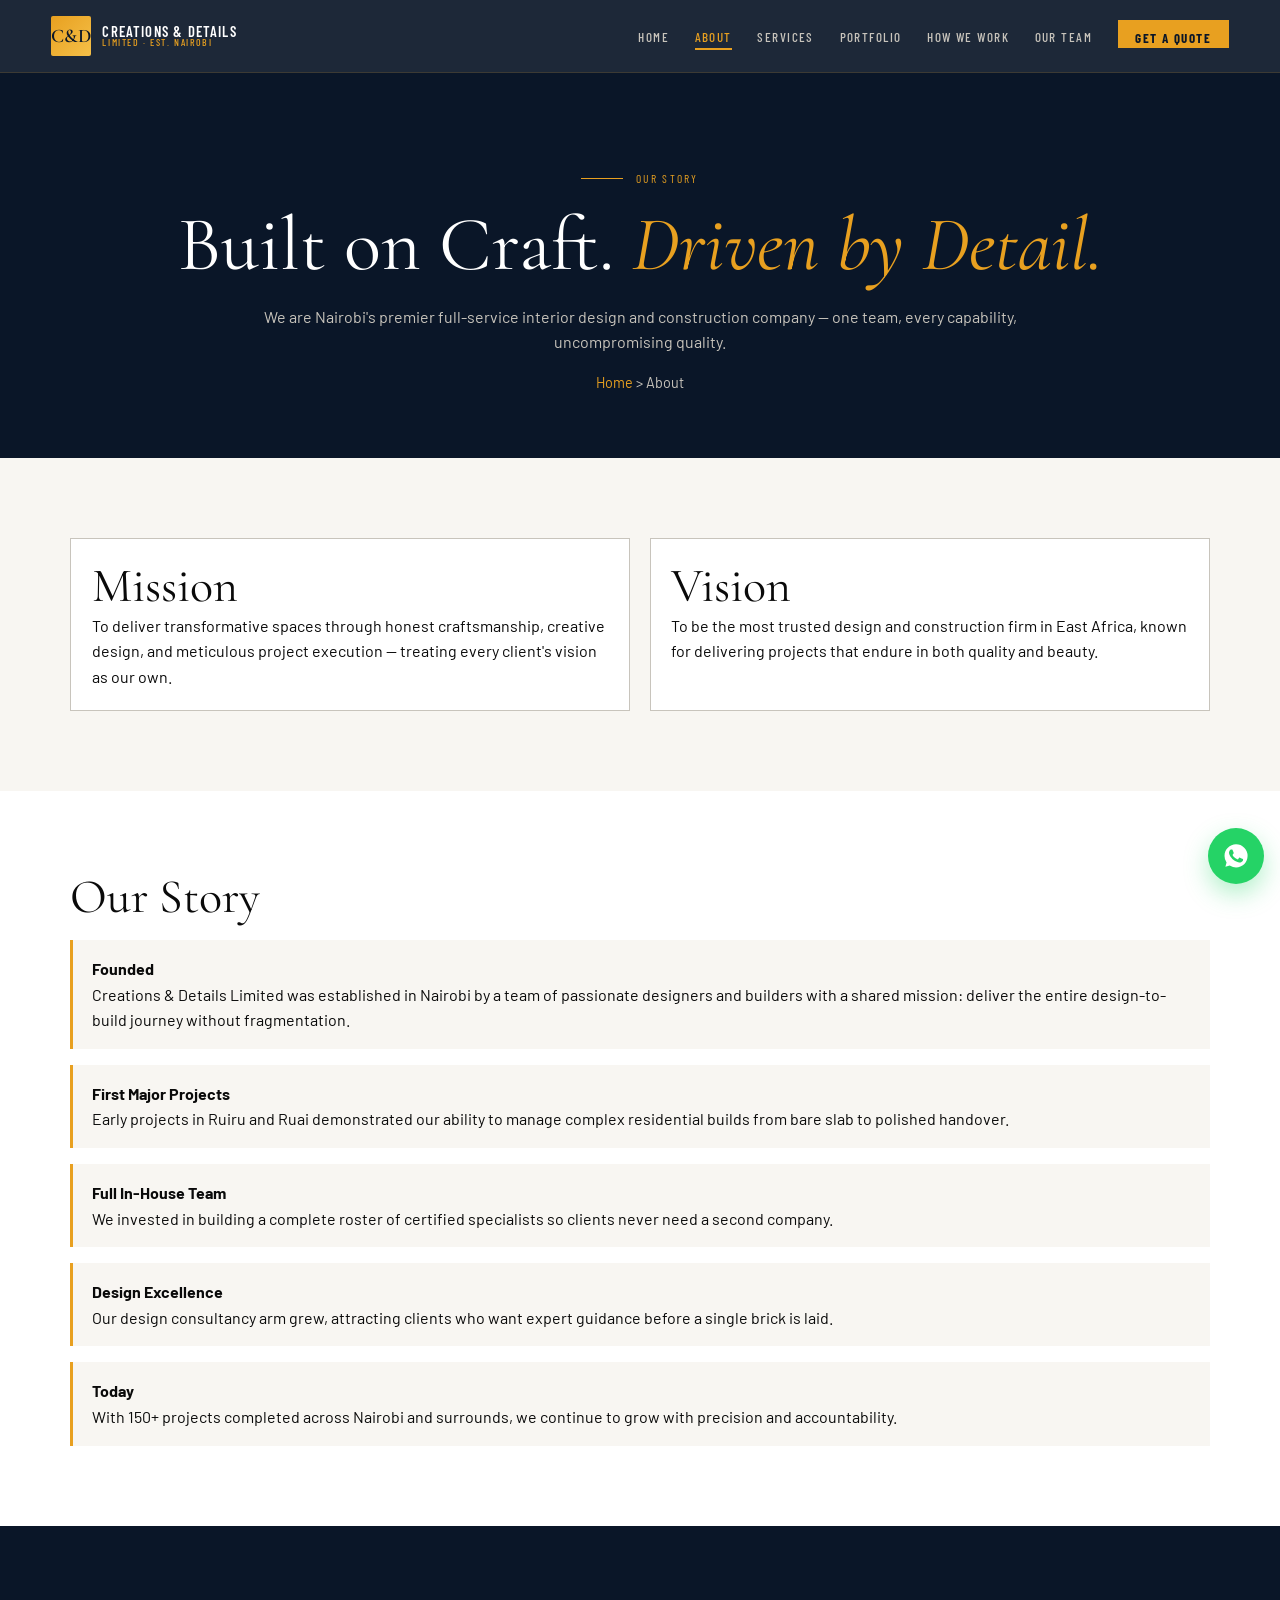
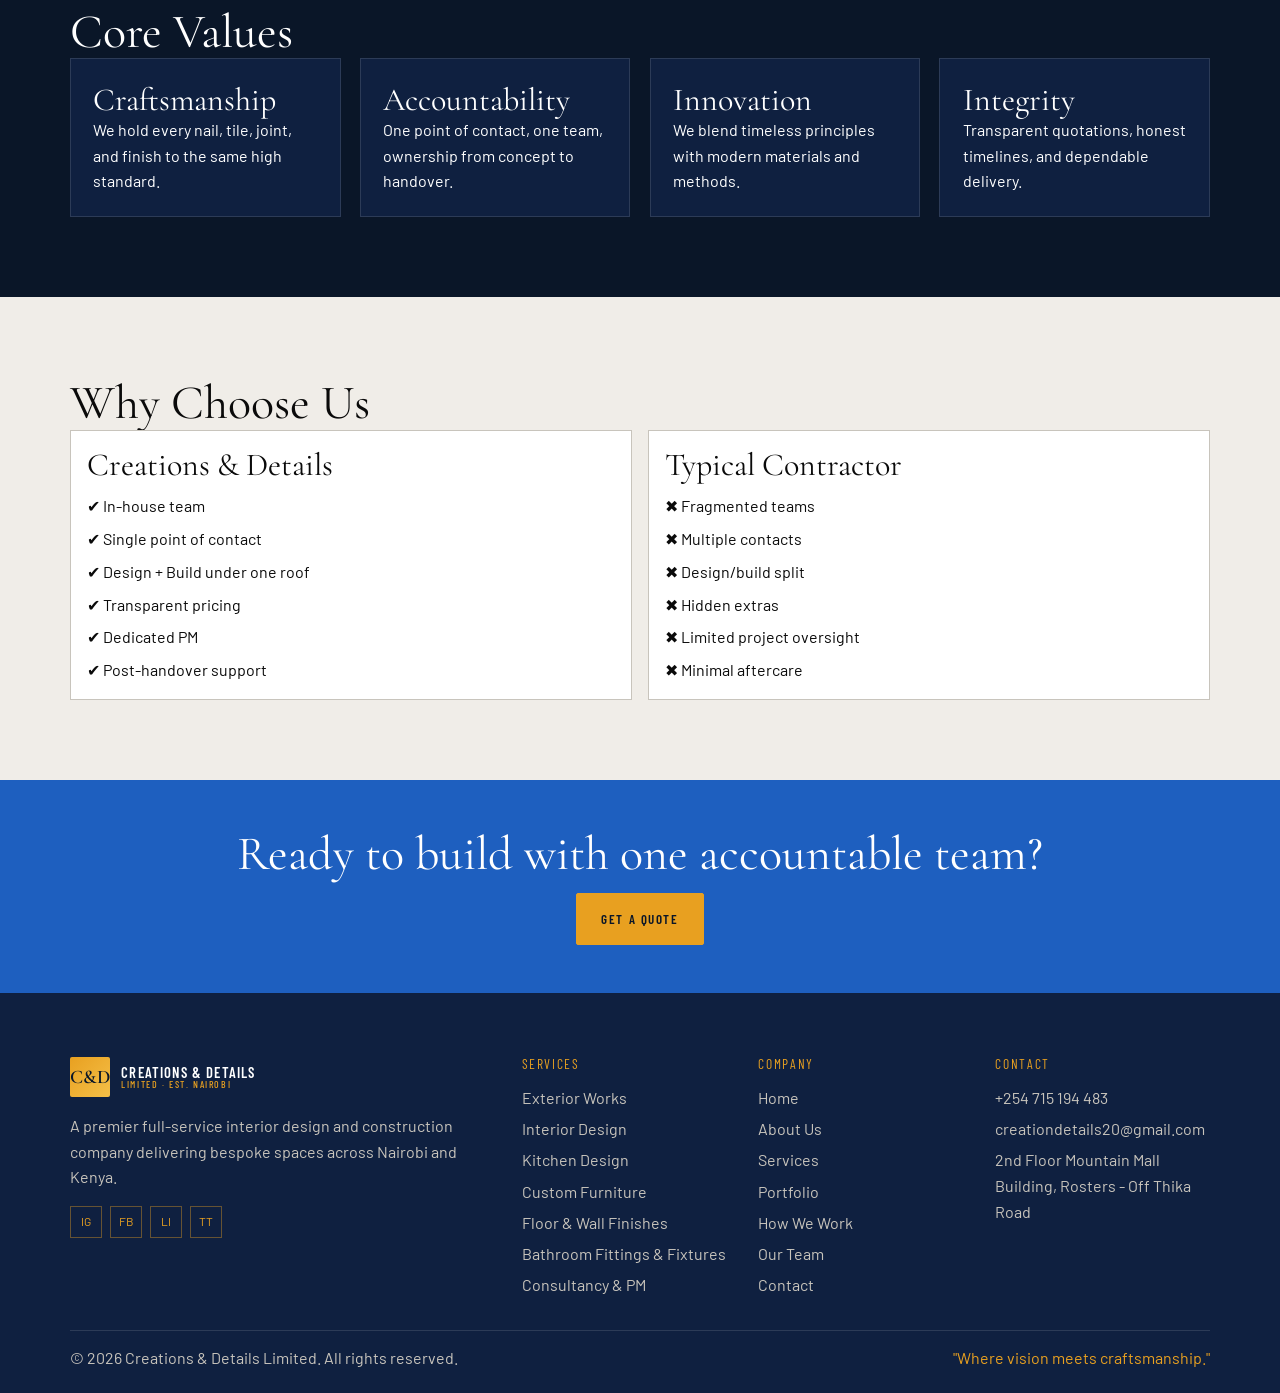
==== commit ef1d1a2e: "Update live contact and form details" ====
--- a/about.html
+++ b/about.html
@@ -17,12 +17,7 @@
   <link rel="canonical" href="https://creationsanddetails.co.ke/about.html">
 
   <script async src="https://www.googletagmanager.com/gtag/js?id=G-XXXXXXXXXX"></script>
-  <script>
-    window.dataLayer = window.dataLayer || [];
-    function gtag(){dataLayer.push(arguments);}
-    gtag('js', new Date());
-    gtag('config', 'G-XXXXXXXXXX');
-  </script>
+  <script src="assets/js/analytics.js" defer></script>
 
   <link rel="preconnect" href="https://fonts.googleapis.com">
   <link rel="preconnect" href="https://fonts.gstatic.com" crossorigin>
@@ -59,12 +54,12 @@
       <div class="footer-about"><div class="nav-logo"><div class="logo-mark">C&amp;D</div><div class="logo-text"><span class="logo-name">Creations &amp; Details</span><span class="logo-sub">Limited · Est. Nairobi</span></div></div><p>A premier full-service interior design and construction company delivering bespoke spaces across Nairobi and Kenya.</p><div class="footer-social"><a class="social-link" href="https://www.instagram.com/creationsanddetails" target="_blank" rel="noopener" title="Instagram">IG</a><a class="social-link" href="https://www.facebook.com/creationsanddetails" target="_blank" rel="noopener" title="Facebook">FB</a><a class="social-link" href="https://www.linkedin.com/company/creations-and-details" target="_blank" rel="noopener" title="LinkedIn">LI</a><a class="social-link" href="https://www.tiktok.com/@creationsanddetails" target="_blank" rel="noopener" title="TikTok">TT</a></div></div>
       <div class="footer-col"><h4>Services</h4><ul><li><a href="services.html#exterior">Exterior Works</a></li><li><a href="services.html#interior">Interior Design</a></li><li><a href="services.html#kitchen">Kitchen Design</a></li><li><a href="services.html#furniture">Custom Furniture</a></li><li><a href="services.html#finishes">Floor &amp; Wall Finishes</a></li><li><a href="services.html#fittings">Bathroom Fittings &amp; Fixtures</a></li><li><a href="services.html#consultancy">Consultancy &amp; PM</a></li></ul></div>
       <div class="footer-col"><h4>Company</h4><ul><li><a href="index.html">Home</a></li><li><a href="about.html">About Us</a></li><li><a href="services.html">Services</a></li><li><a href="portfolio.html">Portfolio</a></li><li><a href="process.html">How We Work</a></li><li><a href="team.html">Our Team</a></li><li><a href="contact.html">Contact</a></li></ul></div>
-      <div class="footer-col"><h4>Contact</h4><ul><li><a href="tel:+254700000000">+254 700 000 000</a></li><li><a href="mailto:info@creationsanddetails.co.ke">info@creationsanddetails.co.ke</a></li><li><a href="contact.html">Nairobi, Kenya</a></li></ul></div>
+      <div class="footer-col"><h4>Contact</h4><ul><li><a href="tel:+254715194483">+254 715 194 483</a></li><li><a href="mailto:creationdetails20@gmail.com">creationdetails20@gmail.com</a></li><li><a href="contact.html">2nd Floor Mountain Mall Building, Rosters - Off Thika Road</a></li></ul></div>
     </div>
     <div class="footer-bottom"><p class="footer-copy">© 2026 Creations &amp; Details Limited. All rights reserved.</p><span class="footer-tagline">"Where vision meets craftsmanship."</span></div>
   </footer>
 
-  <a class="whatsapp-btn" href="https://wa.me/254700000000" target="_blank" rel="noopener" title="Chat on WhatsApp" aria-label="Chat on WhatsApp"><svg width="28" height="28" viewBox="0 0 24 24" fill="currentColor" aria-hidden="true"><path d="M17.472 14.382c-.297-.149-1.758-.867-2.03-.967-.273-.099-.471-.148-.67.15-.197.297-.767.966-.94 1.164-.173.199-.347.223-.644.075-.297-.15-1.255-.463-2.39-1.475-.883-.788-1.48-1.761-1.653-2.059-.173-.297-.018-.458.13-.606.134-.133.298-.347.446-.52.149-.174.198-.298.298-.497.099-.198.05-.371-.025-.52-.075-.149-.669-1.612-.916-2.207-.242-.579-.487-.5-.669-.51-.173-.008-.371-.01-.57-.01-.198 0-.52.074-.792.372-.272.297-1.04 1.016-1.04 2.479 0 1.462 1.065 2.875 1.213 3.074.149.198 2.096 3.2 5.077 4.487.709.306 1.262.489 1.694.625.712.227 1.36.195 1.871.118.571-.085 1.758-.719 2.006-1.413.248-.694.248-1.289.173-1.413-.074-.124-.272-.198-.57-.347m-5.421 7.403h-.004a9.87 9.87 0 01-5.031-1.378l-.361-.214-3.741.982.998-3.648-.235-.374a9.86 9.86 0 01-1.51-5.26c.001-5.45 4.436-9.884 9.888-9.884 2.64 0 5.122 1.03 6.988 2.898a9.825 9.825 0 012.893 6.994c-.003 5.45-4.437 9.884-9.885 9.884"/></svg></a>
+  <a class="whatsapp-btn" href="https://wa.me/254715194483" target="_blank" rel="noopener" title="Chat on WhatsApp" aria-label="Chat on WhatsApp"><svg width="28" height="28" viewBox="0 0 24 24" fill="currentColor" aria-hidden="true"><path d="M17.472 14.382c-.297-.149-1.758-.867-2.03-.967-.273-.099-.471-.148-.67.15-.197.297-.767.966-.94 1.164-.173.199-.347.223-.644.075-.297-.15-1.255-.463-2.39-1.475-.883-.788-1.48-1.761-1.653-2.059-.173-.297-.018-.458.13-.606.134-.133.298-.347.446-.52.149-.174.198-.298.298-.497.099-.198.05-.371-.025-.52-.075-.149-.669-1.612-.916-2.207-.242-.579-.487-.5-.669-.51-.173-.008-.371-.01-.57-.01-.198 0-.52.074-.792.372-.272.297-1.04 1.016-1.04 2.479 0 1.462 1.065 2.875 1.213 3.074.149.198 2.096 3.2 5.077 4.487.709.306 1.262.489 1.694.625.712.227 1.36.195 1.871.118.571-.085 1.758-.719 2.006-1.413.248-.694.248-1.289.173-1.413-.074-.124-.272-.198-.57-.347m-5.421 7.403h-.004a9.87 9.87 0 01-5.031-1.378l-.361-.214-3.741.982.998-3.648-.235-.374a9.86 9.86 0 01-1.51-5.26c.001-5.45 4.436-9.884 9.888-9.884 2.64 0 5.122 1.03 6.988 2.898a9.825 9.825 0 012.893 6.994c-.003 5.45-4.437 9.884-9.885 9.884"/></svg></a>
 
   <script src="assets/js/global.js"></script>
   <script src="assets/js/about.js"></script>
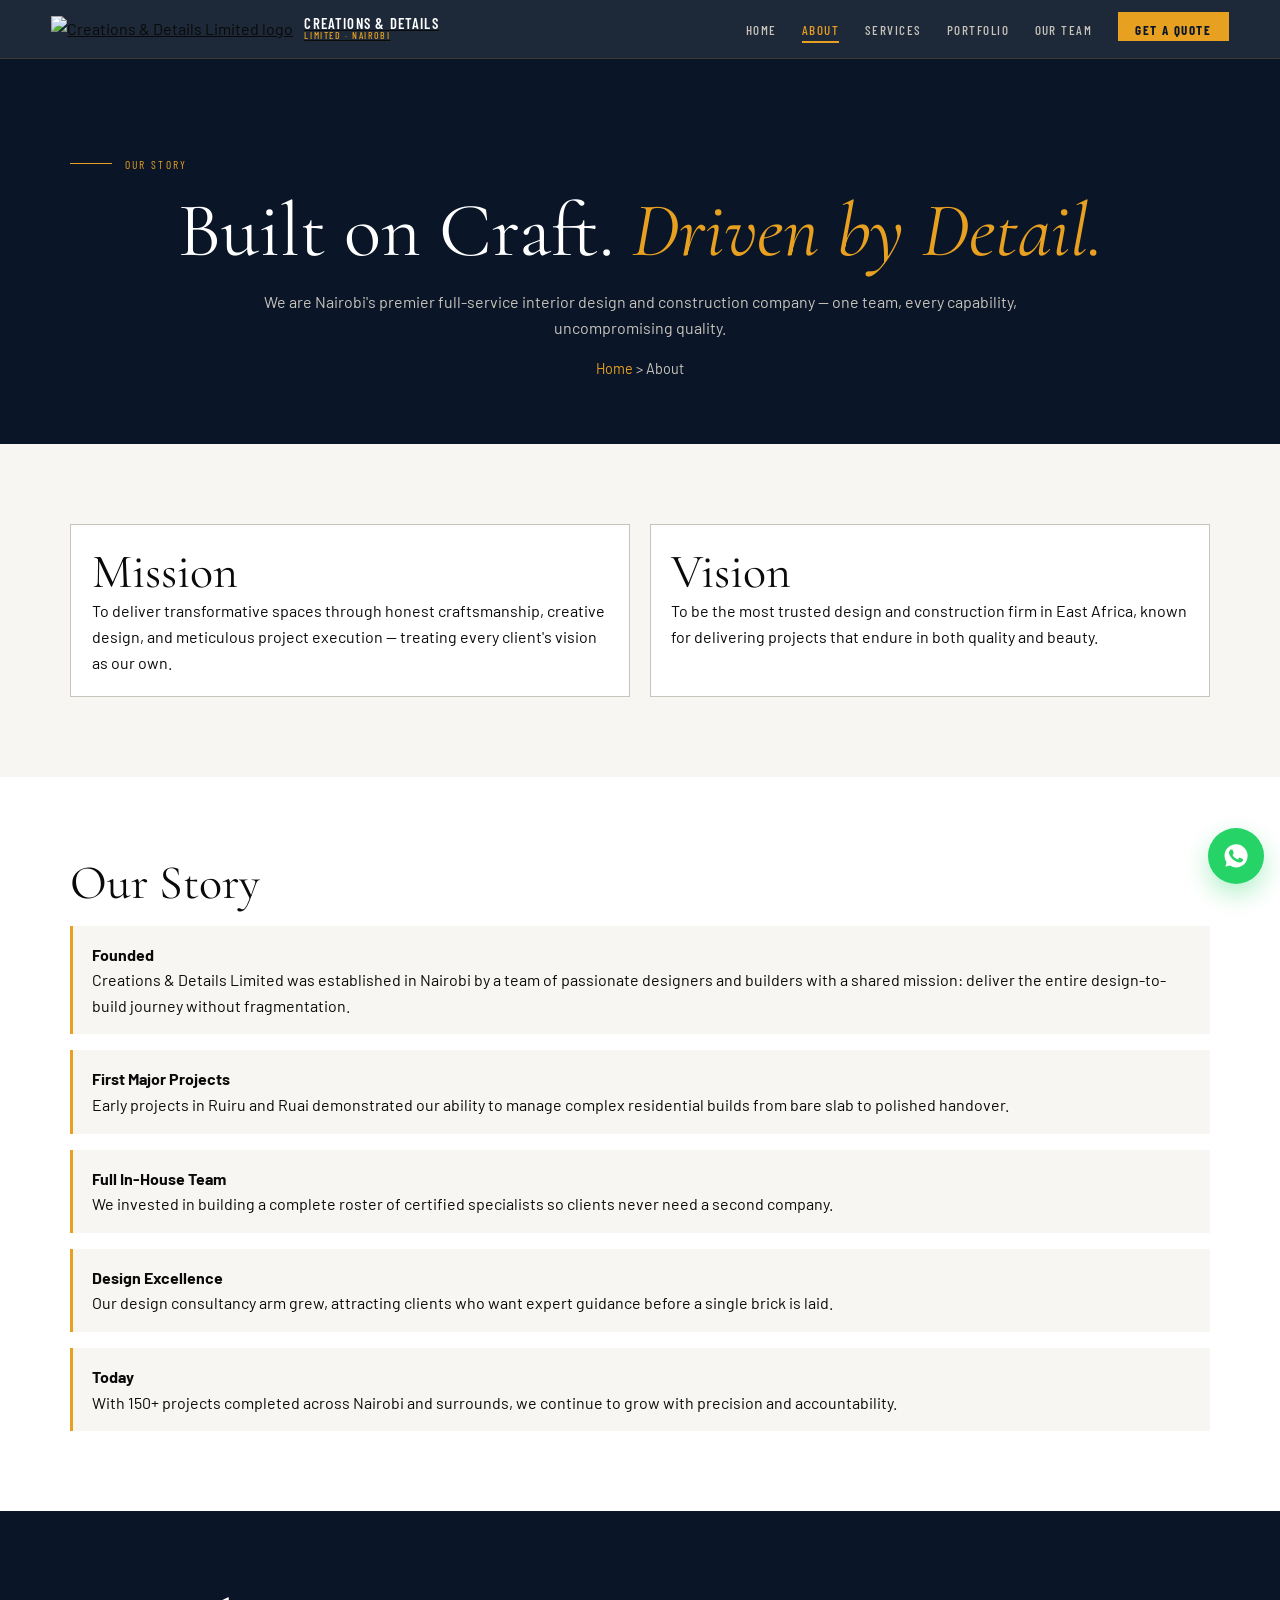
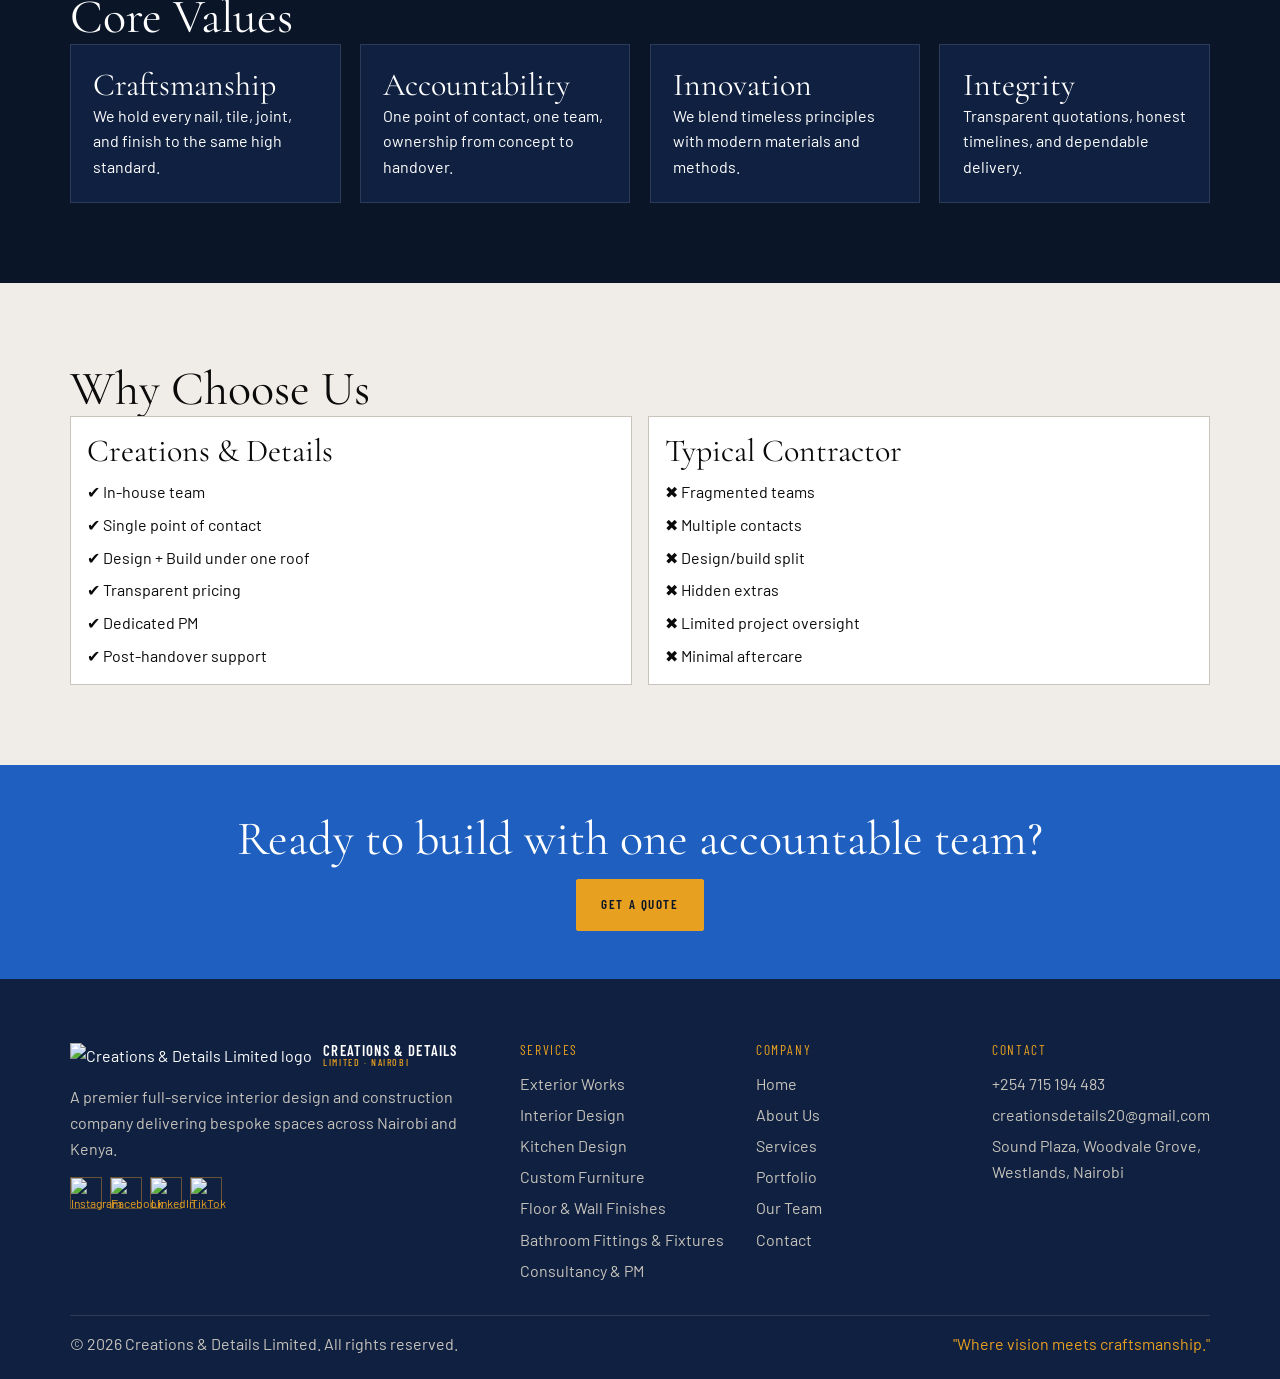
==== commit 3678ab6e: "Refactor about.html for improved layout and content Updated the structure and content of the about.h" ====
--- a/about.html
+++ b/about.html
@@ -1,67 +1,119 @@
 <!DOCTYPE html>
 <html lang="en">
 <head>
-  <title>About Us | Creations & Details Limited</title>
-  <meta name="description" content="Learn about Creations & Details Limited — a Nairobi-based design and construction firm with an expert in-house team delivering excellence since inception.">
-  <meta charset="UTF-8">
-  <meta name="viewport" content="width=device-width, initial-scale=1.0">
-
-  <meta property="og:title" content="Creations & Details Limited | Interior Design Nairobi">
-  <meta property="og:description" content="Full-service design & construction firm in Nairobi. We design, build and transform spaces — one accountable in-house team.">
-  <meta property="og:image" content="https://creations-details.vercel.app/assets/images/portfolio/katani_exterior_01_completed_front.jpg">
-  <meta property="og:url" content="https://creations-details.vercel.app/about.html">
-  <meta property="og:type" content="website">
-  <meta name="twitter:card" content="summary_large_image">
-  <meta name="twitter:title" content="Creations & Details Limited">
-  <meta name="twitter:image" content="https://creations-details.vercel.app/assets/images/portfolio/katani_exterior_01_completed_front.jpg">
-  <link rel="canonical" href="https://creationsanddetails.co.ke/about.html">
-
-  <script async src="https://www.googletagmanager.com/gtag/js?id=G-XXXXXXXXXX"></script>
-  <script src="assets/js/analytics.js" defer></script>
-
-  <link rel="preconnect" href="https://fonts.googleapis.com">
-  <link rel="preconnect" href="https://fonts.gstatic.com" crossorigin>
-  <link href="https://fonts.googleapis.com/css2?family=Cormorant+Garamond:ital,wght@0,300;0,400;0,600;1,300;1,400&family=Barlow:wght@300;400;500;600;700&family=Barlow+Condensed:wght@400;500;600;700&display=swap" rel="stylesheet">
-  <link rel="stylesheet" href="assets/css/global.css">
-  <link rel="stylesheet" href="assets/css/about.css">
+<title>About Us | Creations & Details Limited</title>
+<meta name="description" content="Learn about Creations & Details Limited — a Nairobi-based design and construction firm with an expert in-house team delivering excellence since inception.">
+<meta charset="UTF-8">
+<link rel="icon" type="image/png" href="assets/images/logo.png">
+<meta name="theme-color" content="#0A1628">
+<meta name="viewport" content="width=device-width, initial-scale=1.0">
+<link rel="preconnect" href="https://fonts.googleapis.com">
+<link rel="preconnect" href="https://fonts.gstatic.com" crossorigin>
+<link href="https://fonts.googleapis.com/css2?family=Cormorant+Garamond:ital,wght@0,300;0,400;0,600;1,300;1,400&family=Barlow:wght@300;400;500;600;700&family=Barlow+Condensed:wght@400;500;600;700&display=swap" rel="stylesheet">
+<link rel="stylesheet" href="assets/css/global.css">
+<link rel="stylesheet" href="assets/css/about.css">
 </head>
 <body>
-  <nav id="main-nav">
-    <div class="nav-logo"><div class="logo-mark">C&amp;D</div><div class="logo-text"><span class="logo-name">Creations &amp; Details</span><span class="logo-sub">Limited · Est. Nairobi</span></div></div>
-    <ul class="nav-links">
-      <li><a href="index.html">Home</a></li><li><a href="about.html">About</a></li><li><a href="services.html">Services</a></li><li><a href="portfolio.html">Portfolio</a></li><li><a href="process.html">How We Work</a></li><li><a href="team.html">Our Team</a></li><li><a href="contact.html" class="nav-cta">Get a Quote</a></li>
-    </ul>
-    <button class="nav-hamburger" aria-label="Open menu">&#9776;</button>
-  </nav>
-  <div class="nav-mobile-overlay" id="mobileMenu">
-    <div class="mobile-top"><strong>Menu</strong><button class="mobile-close" aria-label="Close menu">&times;</button></div>
-    <ul class="mobile-links">
-      <li><a href="index.html">Home</a></li><li><a href="about.html">About</a></li><li><a href="services.html">Services</a></li><li><a href="portfolio.html">Portfolio</a></li><li><a href="process.html">How We Work</a></li><li><a href="team.html">Our Team</a></li><li><a href="contact.html">Get a Quote</a></li>
-    </ul>
+<nav id="main-nav">
+  <a class="nav-logo" href="index.html">
+    <img class="logo-img" src="assets/images/logo.png" alt="Creations &amp; Details Limited logo">
+    <div class="logo-text">
+      <span class="logo-name">Creations &amp; Details</span>
+      <span class="logo-sub">Limited · Nairobi</span>
+    </div>
+  </a>
+  <ul class="nav-links">
+    <li><a href="index.html">Home</a></li>
+    <li><a href="about.html">About</a></li>
+    <li><a href="services.html">Services</a></li>
+    <li><a href="portfolio.html">Portfolio</a></li>
+    <li><a href="team.html">Our Team</a></li>
+    <li><a href="contact.html" class="nav-cta">Get a Quote</a></li>
+  </ul>
+  <button class="nav-hamburger" aria-label="Open menu">&#9776;</button>
+</nav>
+<div class="nav-mobile-overlay" id="mobileMenu">
+  <div class="mobile-top">
+    <strong>Menu</strong>
+    <button class="mobile-close" aria-label="Close menu">&times;</button>
   </div>
-
-  <main>
-    <section class="page-hero-inner"><div class="container"><div class="eyebrow" style="justify-content:center"><span class="eyebrow-line"></span><span class="eyebrow-text">Our Story</span></div><h1>Built on Craft. <em>Driven by Detail.</em></h1><p>We are Nairobi's premier full-service interior design and construction company — one team, every capability, uncompromising quality.</p><div class="breadcrumb"><a href="index.html">Home</a> &gt; About</div></div></section>
-    <section class="section section-light"><div class="container split-2"><article class="team-card"><h2>Mission</h2><p>To deliver transformative spaces through honest craftsmanship, creative design, and meticulous project execution — treating every client's vision as our own.</p></article><article class="team-card"><h2>Vision</h2><p>To be the most trusted design and construction firm in East Africa, known for delivering projects that endure in both quality and beauty.</p></article></div></section>
-    <section class="section"><div class="container"><h2>Our Story</h2><ol class="timeline"><li><strong>Founded</strong><p>Creations &amp; Details Limited was established in Nairobi by a team of passionate designers and builders with a shared mission: deliver the entire design-to-build journey without fragmentation.</p></li><li><strong>First Major Projects</strong><p>Early projects in Ruiru and Ruai demonstrated our ability to manage complex residential builds from bare slab to polished handover.</p></li><li><strong>Full In-House Team</strong><p>We invested in building a complete roster of certified specialists so clients never need a second company.</p></li><li><strong>Design Excellence</strong><p>Our design consultancy arm grew, attracting clients who want expert guidance before a single brick is laid.</p></li><li><strong>Today</strong><p>With 150+ projects completed across Nairobi and surrounds, we continue to grow with precision and accountability.</p></li></ol></div></section>
-    <section class="section section-dark"><div class="container"><h2>Core Values</h2><div class="card-grid-3 values-grid"><article class="card team-card"><h3>Craftsmanship</h3><p>We hold every nail, tile, joint, and finish to the same high standard.</p></article><article class="card team-card"><h3>Accountability</h3><p>One point of contact, one team, ownership from concept to handover.</p></article><article class="card team-card"><h3>Innovation</h3><p>We blend timeless principles with modern materials and methods.</p></article><article class="card team-card"><h3>Integrity</h3><p>Transparent quotations, honest timelines, and dependable delivery.</p></article></div></div></section>
-    <section class="section section-gray"><div class="container"><h2>Why Choose Us</h2><div class="comparison"><div class="team-card"><h3>Creations &amp; Details</h3><ul><li>✔ In-house team</li><li>✔ Single point of contact</li><li>✔ Design + Build under one roof</li><li>✔ Transparent pricing</li><li>✔ Dedicated PM</li><li>✔ Post-handover support</li></ul></div><div class="team-card"><h3>Typical Contractor</h3><ul><li>✖ Fragmented teams</li><li>✖ Multiple contacts</li><li>✖ Design/build split</li><li>✖ Hidden extras</li><li>✖ Limited project oversight</li><li>✖ Minimal aftercare</li></ul></div></div></div></section>
-    <section class="cta-strip"><div class="container"><h2>Ready to build with one accountable team?</h2><a class="btn-primary" href="contact.html">Get a Quote</a></div></section>
-  </main>
-
-  <footer>
-    <div class="footer-grid">
-      <div class="footer-about"><div class="nav-logo"><div class="logo-mark">C&amp;D</div><div class="logo-text"><span class="logo-name">Creations &amp; Details</span><span class="logo-sub">Limited · Est. Nairobi</span></div></div><p>A premier full-service interior design and construction company delivering bespoke spaces across Nairobi and Kenya.</p><div class="footer-social"><a class="social-link" href="https://www.instagram.com/creationsanddetails" target="_blank" rel="noopener" title="Instagram">IG</a><a class="social-link" href="https://www.facebook.com/creationsanddetails" target="_blank" rel="noopener" title="Facebook">FB</a><a class="social-link" href="https://www.linkedin.com/company/creations-and-details" target="_blank" rel="noopener" title="LinkedIn">LI</a><a class="social-link" href="https://www.tiktok.com/@creationsanddetails" target="_blank" rel="noopener" title="TikTok">TT</a></div></div>
-      <div class="footer-col"><h4>Services</h4><ul><li><a href="services.html#exterior">Exterior Works</a></li><li><a href="services.html#interior">Interior Design</a></li><li><a href="services.html#kitchen">Kitchen Design</a></li><li><a href="services.html#furniture">Custom Furniture</a></li><li><a href="services.html#finishes">Floor &amp; Wall Finishes</a></li><li><a href="services.html#fittings">Bathroom Fittings &amp; Fixtures</a></li><li><a href="services.html#consultancy">Consultancy &amp; PM</a></li></ul></div>
-      <div class="footer-col"><h4>Company</h4><ul><li><a href="index.html">Home</a></li><li><a href="about.html">About Us</a></li><li><a href="services.html">Services</a></li><li><a href="portfolio.html">Portfolio</a></li><li><a href="process.html">How We Work</a></li><li><a href="team.html">Our Team</a></li><li><a href="contact.html">Contact</a></li></ul></div>
-      <div class="footer-col"><h4>Contact</h4><ul><li><a href="tel:+254715194483">+254 715 194 483</a></li><li><a href="mailto:creationdetails20@gmail.com">creationdetails20@gmail.com</a></li><li><a href="contact.html">2nd Floor Mountain Mall Building, Rosters - Off Thika Road</a></li></ul></div>
+  <ul class="mobile-links">
+    <li><a href="index.html">Home</a></li>
+    <li><a href="about.html">About</a></li>
+    <li><a href="services.html">Services</a></li>
+    <li><a href="portfolio.html">Portfolio</a></li>
+    <li><a href="team.html">Our Team</a></li>
+    <li><a href="contact.html">Get a Quote</a></li>
+  </ul>
+</div>
+<main>
+<section class="page-hero-inner"><div class="container"><div class="eyebrow centered"><span class="eyebrow-line"></span><span class="eyebrow-text">Our Story</span></div><h1>Built on Craft. <em>Driven by Detail.</em></h1><p>We are Nairobi's premier full-service interior design and construction company — one team, every capability, uncompromising quality.</p><div class="breadcrumb"><a href="index.html">Home</a> &gt; About</div></div></section>
+<section class="section section-light"><div class="container split-2"><article><h2>Mission</h2><p>To deliver transformative spaces through honest craftsmanship, creative design, and meticulous project execution — treating every client's vision as our own.</p></article><article><h2>Vision</h2><p>To be the most trusted design and construction firm in East Africa, known for delivering projects that endure in both quality and beauty.</p></article></div></section>
+<section class="section"><div class="container"><h2>Our Story</h2><ol class="timeline"><li><strong>Founded</strong><p>Creations &amp; Details Limited was established in Nairobi by a team of passionate designers and builders with a shared mission: deliver the entire design-to-build journey without fragmentation.</p></li><li><strong>First Major Projects</strong><p>Early projects in Ruiru and Ruai demonstrated our ability to manage complex residential builds from bare slab to polished handover.</p></li><li><strong>Full In-House Team</strong><p>We invested in building a complete roster of certified specialists so clients never need a second company.</p></li><li><strong>Design Excellence</strong><p>Our design consultancy arm grew, attracting clients who want expert guidance before a single brick is laid.</p></li><li><strong>Today</strong><p>With 150+ projects completed across Nairobi and surrounds, we continue to grow with precision and accountability.</p></li></ol></div></section>
+<section class="section section-dark"><div class="container"><h2>Core Values</h2><div class="card-grid-3 values-grid"><article class="card"><h3>Craftsmanship</h3><p>We hold every nail, tile, joint, and finish to the same high standard.</p></article><article class="card"><h3>Accountability</h3><p>One point of contact, one team, ownership from concept to handover.</p></article><article class="card"><h3>Innovation</h3><p>We blend timeless principles with modern materials and methods.</p></article><article class="card"><h3>Integrity</h3><p>Transparent quotations, honest timelines, and dependable delivery.</p></article></div></div></section>
+<section class="section section-gray"><div class="container"><h2>Why Choose Us</h2><div class="comparison"><div><h3>Creations &amp; Details</h3><ul><li>✔ In-house team</li><li>✔ Single point of contact</li><li>✔ Design + Build under one roof</li><li>✔ Transparent pricing</li><li>✔ Dedicated PM</li><li>✔ Post-handover support</li></ul></div><div><h3>Typical Contractor</h3><ul><li>✖ Fragmented teams</li><li>✖ Multiple contacts</li><li>✖ Design/build split</li><li>✖ Hidden extras</li><li>✖ Limited project oversight</li><li>✖ Minimal aftercare</li></ul></div></div></div></section>
+<section class="cta-strip"><div class="container"><h2>Ready to build with one accountable team?</h2><a class="btn-primary" href="contact.html">Get a Quote</a></div></section>
+</main>
+<footer>
+  <div class="footer-grid">
+    <div class="footer-about">
+      <div class="nav-logo">
+        <img class="logo-img" src="assets/images/logo.png" alt="Creations &amp; Details Limited logo">
+        <div class="logo-text">
+          <span class="logo-name">Creations &amp; Details</span>
+          <span class="logo-sub">Limited · Nairobi</span>
+        </div>
+      </div>
+      <p>A premier full-service interior design and construction company delivering bespoke spaces across Nairobi and Kenya.</p>
+      <!-- PLACEHOLDER: Update social profile links with real handles -->
+      <div class="footer-social">
+        <a class="social-link" href="#" title="Instagram"><img src="assets/images/ig-logo.jpg" alt="Instagram"></a>
+        <a class="social-link" href="#" title="Facebook"><img src="assets/images/fb-logo.jpg" alt="Facebook"></a>
+        <a class="social-link" href="#" title="LinkedIn"><img src="assets/images/linkedin-logo.jpg" alt="LinkedIn"></a>
+        <a class="social-link" href="#" title="TikTok"><img src="assets/images/tiktok-logo.jpg" alt="TikTok"></a>
+      </div>
     </div>
-    <div class="footer-bottom"><p class="footer-copy">© 2026 Creations &amp; Details Limited. All rights reserved.</p><span class="footer-tagline">"Where vision meets craftsmanship."</span></div>
-  </footer>
-
-  <a class="whatsapp-btn" href="https://wa.me/254715194483" target="_blank" rel="noopener" title="Chat on WhatsApp" aria-label="Chat on WhatsApp"><svg width="28" height="28" viewBox="0 0 24 24" fill="currentColor" aria-hidden="true"><path d="M17.472 14.382c-.297-.149-1.758-.867-2.03-.967-.273-.099-.471-.148-.67.15-.197.297-.767.966-.94 1.164-.173.199-.347.223-.644.075-.297-.15-1.255-.463-2.39-1.475-.883-.788-1.48-1.761-1.653-2.059-.173-.297-.018-.458.13-.606.134-.133.298-.347.446-.52.149-.174.198-.298.298-.497.099-.198.05-.371-.025-.52-.075-.149-.669-1.612-.916-2.207-.242-.579-.487-.5-.669-.51-.173-.008-.371-.01-.57-.01-.198 0-.52.074-.792.372-.272.297-1.04 1.016-1.04 2.479 0 1.462 1.065 2.875 1.213 3.074.149.198 2.096 3.2 5.077 4.487.709.306 1.262.489 1.694.625.712.227 1.36.195 1.871.118.571-.085 1.758-.719 2.006-1.413.248-.694.248-1.289.173-1.413-.074-.124-.272-.198-.57-.347m-5.421 7.403h-.004a9.87 9.87 0 01-5.031-1.378l-.361-.214-3.741.982.998-3.648-.235-.374a9.86 9.86 0 01-1.51-5.26c.001-5.45 4.436-9.884 9.888-9.884 2.64 0 5.122 1.03 6.988 2.898a9.825 9.825 0 012.893 6.994c-.003 5.45-4.437 9.884-9.885 9.884"/></svg></a>
-
-  <script src="assets/js/global.js"></script>
-  <script src="assets/js/about.js"></script>
+    <div class="footer-col">
+      <h4>Services</h4>
+      <ul>
+        <li><a href="services.html#exterior">Exterior Works</a></li>
+        <li><a href="services.html#interior">Interior Design</a></li>
+        <li><a href="services.html#kitchen">Kitchen Design</a></li>
+        <li><a href="services.html#furniture">Custom Furniture</a></li>
+        <li><a href="services.html#finishes">Floor &amp; Wall Finishes</a></li>
+        <li><a href="services.html#fittings">Bathroom Fittings &amp; Fixtures</a></li>
+        <li><a href="services.html#consultancy">Consultancy &amp; PM</a></li>
+      </ul>
+    </div>
+    <div class="footer-col">
+      <h4>Company</h4>
+      <ul>
+        <li><a href="index.html">Home</a></li>
+        <li><a href="about.html">About Us</a></li>
+        <li><a href="services.html">Services</a></li>
+        <li><a href="portfolio.html">Portfolio</a></li>
+        <li><a href="team.html">Our Team</a></li>
+        <li><a href="contact.html">Contact</a></li>
+      </ul>
+    </div>
+    <div class="footer-col">
+      <h4>Contact</h4>
+      <ul>
+        <li><a href="tel:+254715194483">+254 715 194 483</a></li>
+        <li><a href="mailto:creationsdetails20@gmail.com">creationsdetails20@gmail.com</a></li>
+        <li><a href="contact.html">Sound Plaza, Woodvale Grove, Westlands, Nairobi</a></li>
+      </ul>
+    </div>
+  </div>
+  <div class="footer-bottom">
+    <p class="footer-copy">© 2026 Creations &amp; Details Limited. All rights reserved.</p>
+    <span class="footer-tagline">"Where vision meets craftsmanship."</span>
+  </div>
+</footer>
+<a class="whatsapp-btn" href="https://wa.me/254715194483" target="_blank" rel="noopener noreferrer" title="Chat on WhatsApp" aria-label="Chat on WhatsApp">
+  <svg width="28" height="28" viewBox="0 0 24 24" fill="currentColor" aria-hidden="true"><path d="M17.472 14.382c-.297-.149-1.758-.867-2.03-.967-.273-.099-.471-.148-.67.15-.197.297-.767.966-.94 1.164-.173.199-.347.223-.644.075-.297-.15-1.255-.463-2.39-1.475-.883-.788-1.48-1.761-1.653-2.059-.173-.297-.018-.458.13-.606.134-.133.298-.347.446-.52.149-.174.198-.298.298-.497.099-.198.05-.371-.025-.52-.075-.149-.669-1.612-.916-2.207-.242-.579-.487-.5-.669-.51-.173-.008-.371-.01-.57-.01-.198 0-.52.074-.792.372-.272.297-1.04 1.016-1.04 2.479 0 1.462 1.065 2.875 1.213 3.074.149.198 2.096 3.2 5.077 4.487.709.306 1.262.489 1.694.625.712.227 1.36.195 1.871.118.571-.085 1.758-.719 2.006-1.413.248-.694.248-1.289.173-1.413-.074-.124-.272-.198-.57-.347m-5.421 7.403h-.004a9.87 9.87 0 01-5.031-1.378l-.361-.214-3.741.982.998-3.648-.235-.374a9.86 9.86 0 01-1.51-5.26c.001-5.45 4.436-9.884 9.888-9.884 2.64 0 5.122 1.03 6.988 2.898a9.825 9.825 0 012.893 6.994c-.003 5.45-4.437 9.884-9.885 9.884"/></svg>
+</a>
+<script src="assets/js/global.js"></script>
+<script src="assets/js/about.js"></script>
 </body>
 </html>
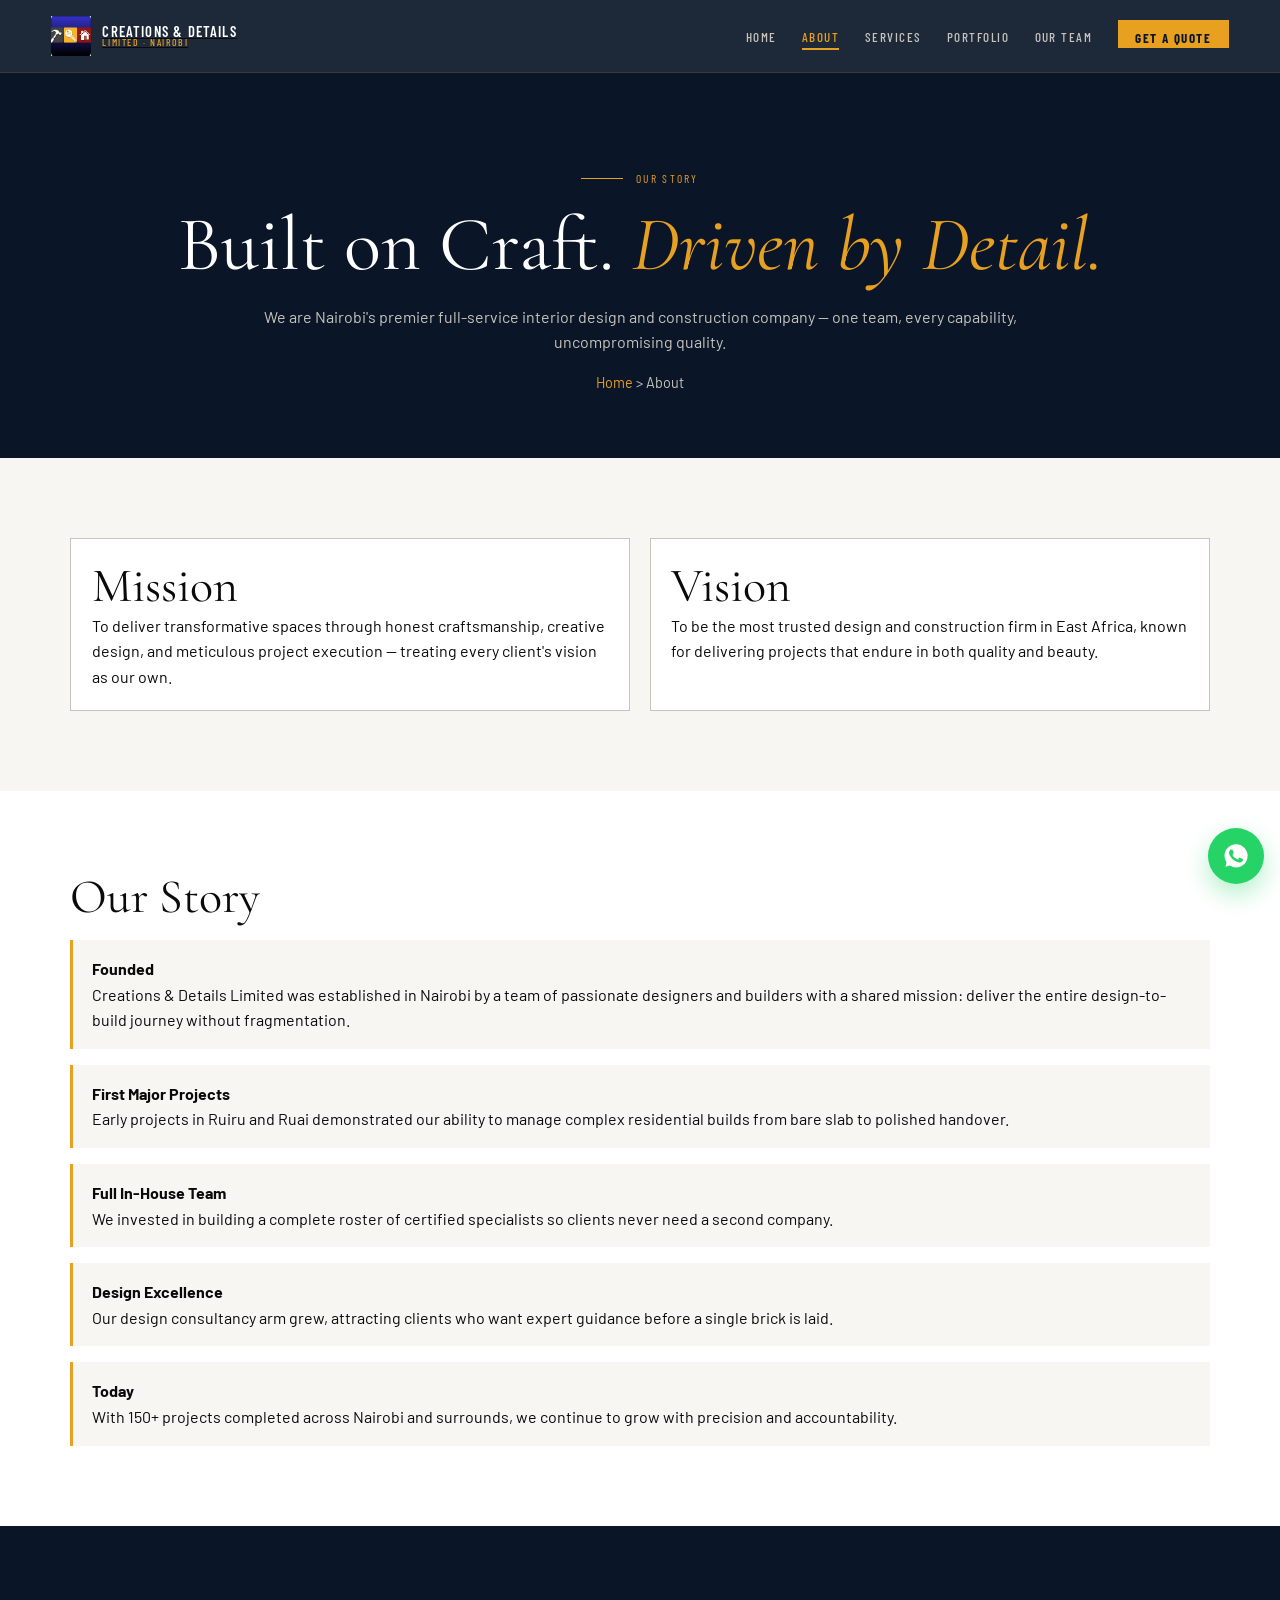
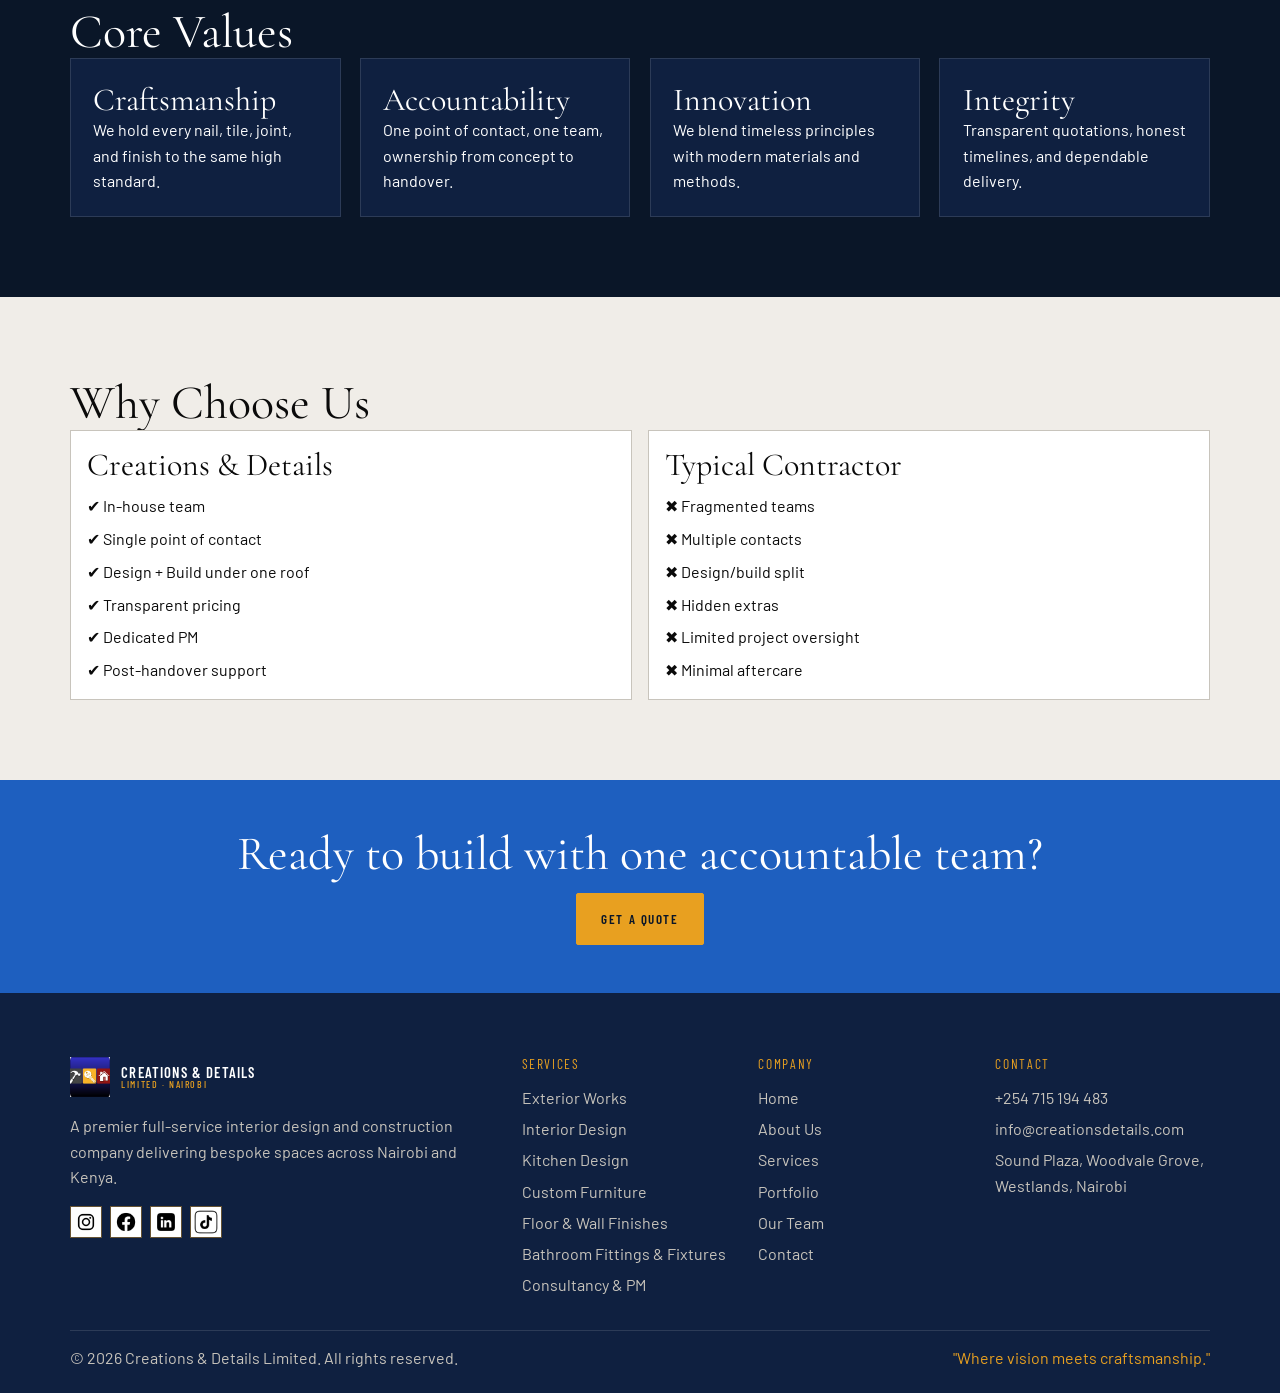
==== commit a524f38f: "Update contact email to info@creationsdetails.com" ====
--- a/about.html
+++ b/about.html
@@ -100,7 +100,7 @@
       <h4>Contact</h4>
       <ul>
         <li><a href="tel:+254715194483">+254 715 194 483</a></li>
-        <li><a href="mailto:creationsdetails20@gmail.com">creationsdetails20@gmail.com</a></li>
+        <li><a href="mailto:info@creationsdetails.com">info@creationsdetails.com</a></li>
         <li><a href="contact.html">Sound Plaza, Woodvale Grove, Westlands, Nairobi</a></li>
       </ul>
     </div>
--- a/assets/css/global.css
+++ b/assets/css/global.css
@@ -27,7 +27,6 @@
   background: #fff;
   line-height: 1.6;
 }
-
 body.menu-open { overflow: hidden; }
 a { color: inherit; }
 img { max-width: 100%; display: block; }
@@ -49,71 +48,43 @@
 .eyebrow-line { width: 42px; height: 1px; background: var(--amber); }
 .eyebrow-text { font-family: var(--font-ui); letter-spacing: .2em; text-transform: uppercase; font-size: .72rem; color: var(--amber); }
 .eyebrow { display: flex; gap: .8rem; align-items: center; margin-bottom: 1rem; }
+.eyebrow.centered { justify-content: center; }
 
-.btn-primary, .btn-outline, .btn-whatsapp {
-  display: inline-flex;
-  align-items: center;
-  justify-content: center;
-  padding: .9rem 1.5rem;
-  text-decoration: none;
-  border-radius: 2px;
-  font-family: var(--font-ui);
-  letter-spacing: .12em;
-  text-transform: uppercase;
-  font-size: .82rem;
+.btn-primary, .btn-outline {
+  display: inline-flex; align-items: center; justify-content: center;
+  padding: .9rem 1.5rem; text-decoration: none; border-radius: 2px;
+  font-family: var(--font-ui); letter-spacing: .12em; text-transform: uppercase; font-size: .82rem;
   transition: .25s ease;
 }
-
 .btn-primary { background: var(--amber); color: var(--navy); border: 1px solid var(--amber); font-weight: 600; }
 .btn-primary:hover { background: var(--amber-light); border-color: var(--amber-light); transform: translateY(-1px); }
-.btn-outline { color: var(--gray-300); border: 1px solid rgba(200, 196, 188, .45); }
+.btn-outline { color: var(--gray-300); border: 1px solid rgba(200,196,188,.45); }
 .btn-outline:hover { color: var(--amber); border-color: var(--amber); }
-.btn-whatsapp { background: #25d366; color: #fff; border: 1px solid #25d366; }
-.btn-whatsapp:hover { background: #1fb657; border-color: #1fb657; }
 
 #main-nav {
-  position: sticky;
-  top: 0;
-  z-index: 1000;
-  background: rgba(10, 22, 40, .92);
-  border-bottom: 1px solid rgba(232, 160, 32, .15);
+  position: sticky; top: 0; z-index: 1000;
+  background: rgba(10,22,40,.92);
+  border-bottom: 1px solid rgba(232,160,32,.15);
+  -webkit-backdrop-filter: blur(10px);
   backdrop-filter: blur(10px);
-  display: flex;
-  justify-content: space-between;
-  align-items: center;
-  gap: 1rem;
-  padding: 1rem 4vw;
+  display: flex; justify-content: space-between; align-items: center;
+  gap: 1rem; padding: 1rem 4vw;
 }
-
-#main-nav.scrolled { background: rgba(10, 22, 40, .98); border-bottom-color: rgba(232, 160, 32, .28); }
+#main-nav.scrolled { background: rgba(10,22,40,.98); border-bottom-color: rgba(232,160,32,.28); }
 .nav-logo { display: flex; align-items: center; gap: .7rem; }
+.logo-img { width: 40px; height: 40px; object-fit: contain; }
 .logo-mark {
-  width: 40px;
-  height: 40px;
-  border-radius: 2px;
-  background: linear-gradient(135deg, var(--amber), var(--amber-light));
-  display: grid;
-  place-items: center;
-  color: var(--navy);
-  font-family: var(--font-display);
-  font-size: 1.2rem;
-  font-weight: 600;
+  width: 40px; height: 40px; border-radius: 2px; background: linear-gradient(135deg,var(--amber),var(--amber-light));
+  display: grid; place-items: center; color: var(--navy); font-family: var(--font-display); font-size: 1.2rem; font-weight: 600;
 }
-
 .logo-text { display: grid; line-height: 1.05; }
 .logo-name { font: 600 .92rem/1 var(--font-ui); letter-spacing: .08em; text-transform: uppercase; color: #fff; }
 .logo-sub { font: 500 .62rem/1 var(--font-ui); letter-spacing: .16em; text-transform: uppercase; color: var(--amber); }
 .nav-links { list-style: none; display: flex; gap: 1.6rem; align-items: center; }
 .nav-links a {
-  color: var(--gray-300);
-  text-decoration: none;
-  font: 500 .82rem/1 var(--font-ui);
-  letter-spacing: .11em;
-  text-transform: uppercase;
-  border-bottom: 2px solid transparent;
-  padding-bottom: .2rem;
+  color: var(--gray-300); text-decoration: none; font: 500 .82rem/1 var(--font-ui); letter-spacing: .11em; text-transform: uppercase;
+  border-bottom: 2px solid transparent; padding-bottom: .2rem;
 }
-
 .nav-links a:hover { color: var(--amber); }
 .nav-links a.active { color: var(--amber); border-bottom-color: var(--amber); }
 .nav-cta { background: var(--amber); color: var(--navy) !important; padding: .6rem 1.1rem; border-bottom: none !important; font-weight: 700 !important; }
@@ -121,30 +92,22 @@
 .nav-hamburger { display: none; border: 1px solid var(--amber); background: transparent; color: var(--amber); padding: .45rem .7rem; font-size: 1.1rem; cursor: pointer; }
 
 .nav-mobile-overlay {
-  position: fixed;
-  inset: 0;
-  z-index: 1200;
+  position: fixed; inset: 0; z-index: 1200;
   background: var(--amber);
   color: var(--navy);
   transform: translateY(-100%);
   transition: transform .3s ease;
-  display: grid;
-  align-content: start;
+  display: grid; align-content: start;
   padding: 1rem 6vw 2rem;
 }
-
 .nav-mobile-overlay.open { transform: translateY(0); }
 .mobile-top { display: flex; justify-content: space-between; align-items: center; margin-bottom: 2rem; }
 .mobile-close { border: 1px solid var(--navy); background: transparent; color: var(--navy); font-size: 1.2rem; padding: .35rem .6rem; cursor: pointer; }
 .mobile-links { list-style: none; display: grid; gap: 1rem; }
 .mobile-links a {
-  text-decoration: none;
-  color: var(--navy);
-  font: 600 1.1rem/1.1 var(--font-ui);
-  letter-spacing: .12em;
-  text-transform: uppercase;
+  text-decoration: none; color: var(--navy);
+  font: 600 1.1rem/1.1 var(--font-ui); letter-spacing: .12em; text-transform: uppercase;
 }
-
 .mobile-links a.active { color: #fff; }
 
 .page-hero-inner {
@@ -153,128 +116,43 @@
   text-align: center;
   padding: 6rem 0 4rem;
 }
-
 .page-hero-inner p { max-width: 760px; margin: 1rem auto 0; color: var(--gray-300); }
 .breadcrumb { margin-top: 1rem; color: var(--gray-300); font-size: .9rem; }
 .breadcrumb a { color: var(--amber); text-decoration: none; }
 
-.page-hero {
-  color: #fff;
-  padding: 6rem 0 4rem;
-  background-size: cover;
-  background-position: center;
-}
-
-.page-hero p { max-width: 760px; color: var(--gray-300); margin-top: .8rem; }
-
-.card-grid-3 { display: grid; grid-template-columns: repeat(3, minmax(0, 1fr)); gap: 1.2rem; }
+.card-grid-3 { display: grid; grid-template-columns: repeat(3, minmax(0,1fr)); gap: 1.2rem; }
 .card { background: #fff; border: 1px solid var(--gray-300); padding: 1.4rem; }
-.section-dark .card { background: var(--navy-mid); border-color: rgba(255, 255, 255, .12); }
-
-.service-card, .service-item, .portfolio-card, .team-card, .testimonial-card, .process-step, .stat-box, .card {
-  opacity: 0;
-  transform: translateY(24px);
-  transition: opacity .5s ease, transform .5s ease;
-}
-
-.service-card.revealed,
-.service-item.revealed,
-.portfolio-card.revealed,
-.team-card.revealed,
-.testimonial-card.revealed,
-.process-step.revealed,
-.stat-box.revealed,
-.card.revealed {
-  opacity: 1;
-  transform: translateY(0);
-}
-
-.process-detail-step {
-  display: grid;
-  grid-template-columns: 1fr 1fr;
-  gap: 4rem;
-  align-items: center;
-  padding: 4rem 0;
-  border-bottom: 1px solid #eee;
-}
-
-.process-detail-step.reverse { direction: rtl; }
-.process-detail-step.reverse > * { direction: ltr; }
-
-.process-detail-img {
-  height: 380px;
-  border-radius: 12px;
-  background-size: cover;
-  background-position: center;
-  box-shadow: 0 8px 32px rgba(0, 0, 0, .12);
-}
-
-.step-number {
-  display: inline-block;
-  font-size: .75rem;
-  font-weight: 700;
-  letter-spacing: .15em;
-  text-transform: uppercase;
-  color: #f59e0b;
-  margin-bottom: .5rem;
-}
-
-.process-detail-content h2 { font-size: 2rem; margin: .25rem 0 1rem; color: #0d1b3e; }
-.process-detail-content ul { margin-top: 1rem; padding-left: 1.25rem; color: #555; }
-.process-detail-content ul li { margin-bottom: .4rem; }
+.section-dark .card { background: var(--navy-mid); border-color: rgba(255,255,255,.12); }
 
 footer { background: var(--navy-mid); color: #fff; padding: 4rem 0 1.4rem; }
 .footer-grid {
-  width: min(1140px, 92vw);
-  margin: 0 auto;
-  display: grid;
-  grid-template-columns: 2fr 1fr 1fr 1fr;
-  gap: 1.4rem;
+  width: min(1140px, 92vw); margin: 0 auto;
+  display: grid; grid-template-columns: 2fr 1fr 1fr 1fr; gap: 1.4rem;
 }
-
 .footer-about p { color: var(--gray-300); margin: 1rem 0; }
 .footer-social { display: flex; gap: .5rem; }
 .social-link {
-  width: 2rem;
-  height: 2rem;
-  border: 1px solid rgba(232, 160, 32, .4);
-  display: grid;
-  place-items: center;
-  text-decoration: none;
-  color: var(--amber);
-  font-size: .75rem;
+  width: 2rem; height: 2rem; border: 1px solid rgba(232,160,32,.4);
+  display: grid; place-items: center; text-decoration: none; color: var(--amber); font-size: .75rem;
 }
-
 .footer-col h4 { font-family: var(--font-ui); letter-spacing: .12em; text-transform: uppercase; margin-bottom: .8rem; font-size: .85rem; color: var(--amber); }
 .footer-col ul { list-style: none; display: grid; gap: .35rem; }
 .footer-col a { text-decoration: none; color: var(--gray-300); }
 .footer-col a:hover { color: #fff; }
 .footer-bottom {
-  width: min(1140px, 92vw);
-  margin: 2rem auto 0;
-  border-top: 1px solid rgba(255, 255, 255, .12);
+  width: min(1140px, 92vw); margin: 2rem auto 0;
+  border-top: 1px solid rgba(255,255,255,.12);
   padding-top: .9rem;
-  display: flex;
-  justify-content: space-between;
-  gap: 1rem;
-  color: var(--gray-300);
+  display: flex; justify-content: space-between; gap: 1rem; color: var(--gray-300);
 }
-
 .footer-tagline { color: var(--amber); }
 
 .whatsapp-btn {
-  position: fixed;
-  right: 1rem;
-  bottom: 1rem;
-  z-index: 1500;
-  width: 56px;
-  height: 56px;
-  border-radius: 50%;
-  display: grid;
-  place-items: center;
-  background: #25d366;
-  color: #fff;
-  box-shadow: 0 10px 24px rgba(37, 211, 102, .35);
+  position: fixed; right: 1rem; bottom: 1rem; z-index: 1500;
+  width: 56px; height: 56px; border-radius: 50%;
+  display: grid; place-items: center;
+  background: #25d366; color: #fff;
+  box-shadow: 0 10px 24px rgba(37,211,102,.35);
 }
 
 ::-webkit-scrollbar { width: 10px; }
@@ -282,20 +160,8 @@
 ::-webkit-scrollbar-track { background: var(--gray-100); }
 
 @media (max-width: 1024px) {
-  .card-grid-3 { grid-template-columns: repeat(2, minmax(0, 1fr)); }
-  .footer-grid { grid-template-columns: repeat(2, minmax(0, 1fr)); }
-}
-
-@media (max-width: 768px) {
-  .process-detail-step,
-  .process-detail-step.reverse {
-    grid-template-columns: 1fr;
-    direction: ltr;
-    gap: 2rem;
-    padding: 2rem 0;
-  }
-
-  .process-detail-img { height: 240px; }
+  .card-grid-3 { grid-template-columns: repeat(2, minmax(0,1fr)); }
+  .footer-grid { grid-template-columns: repeat(2, minmax(0,1fr)); }
 }
 
 @media (max-width: 767px) {
